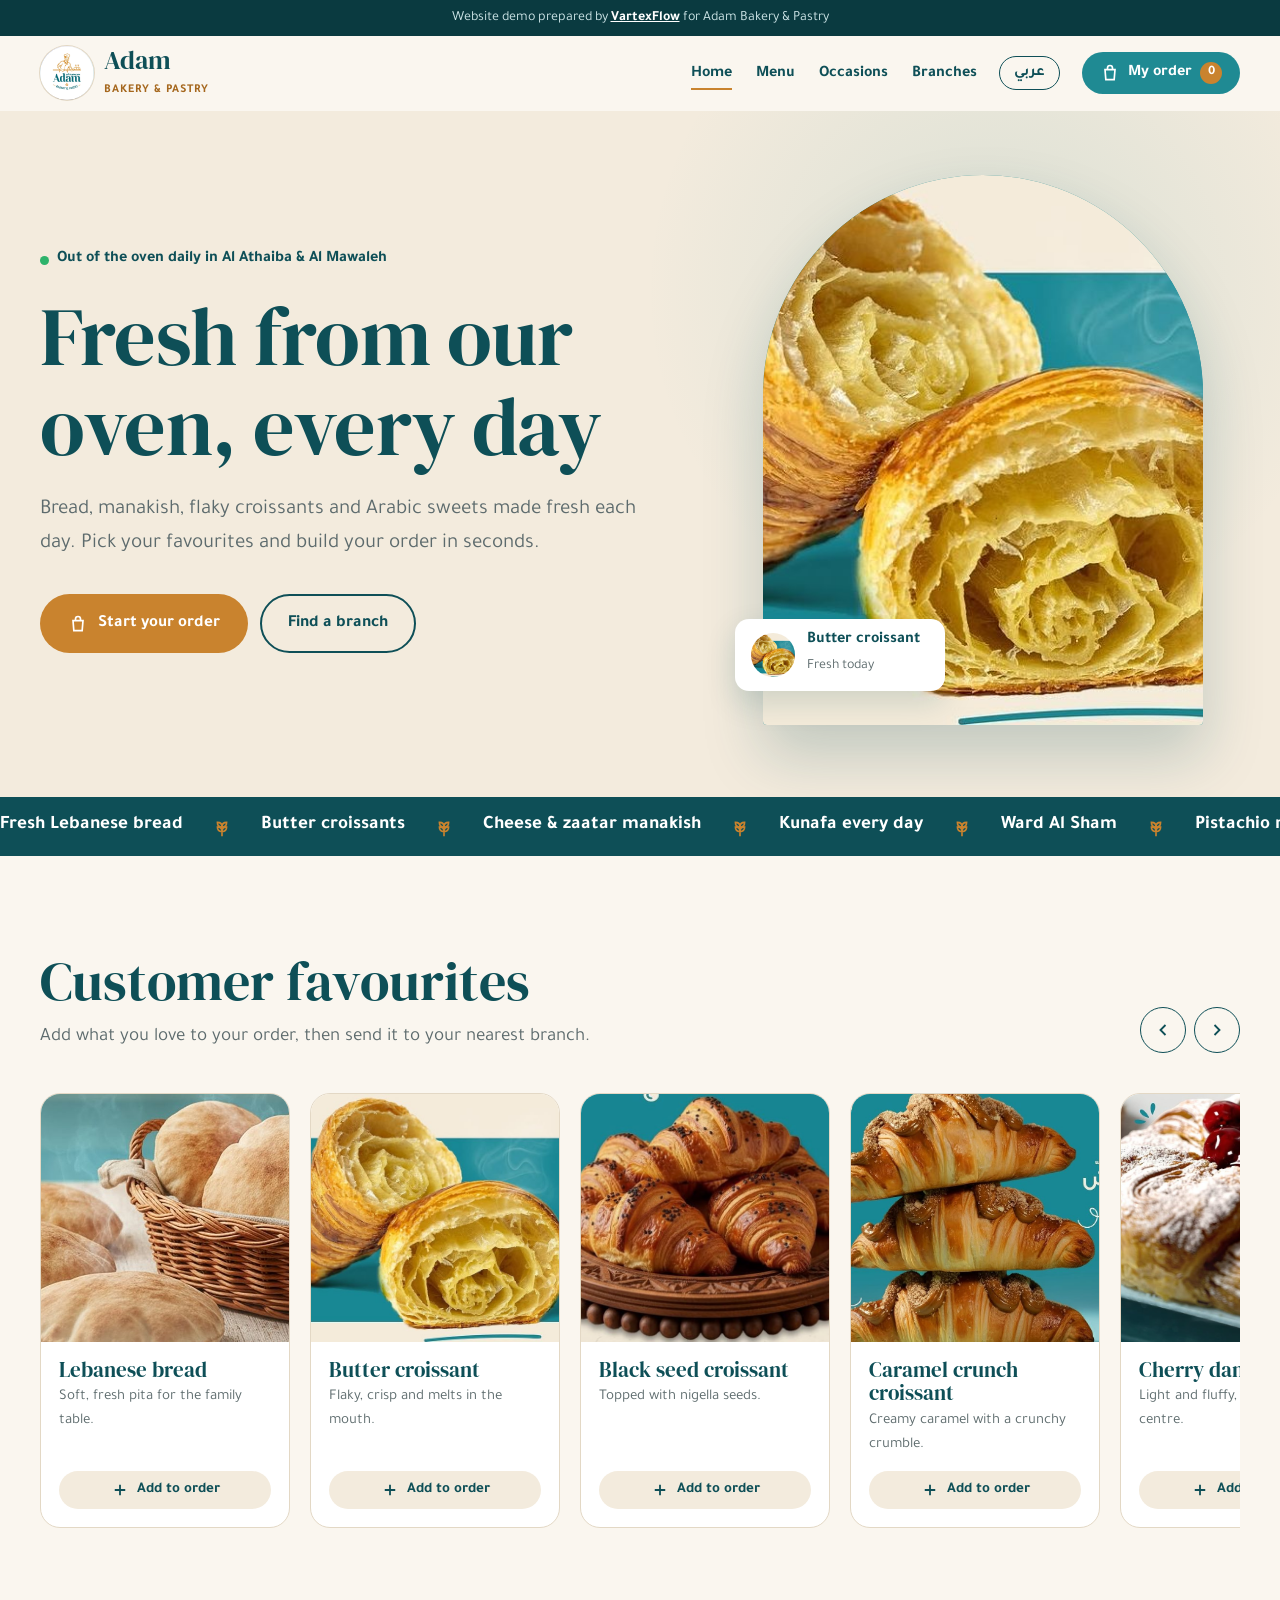
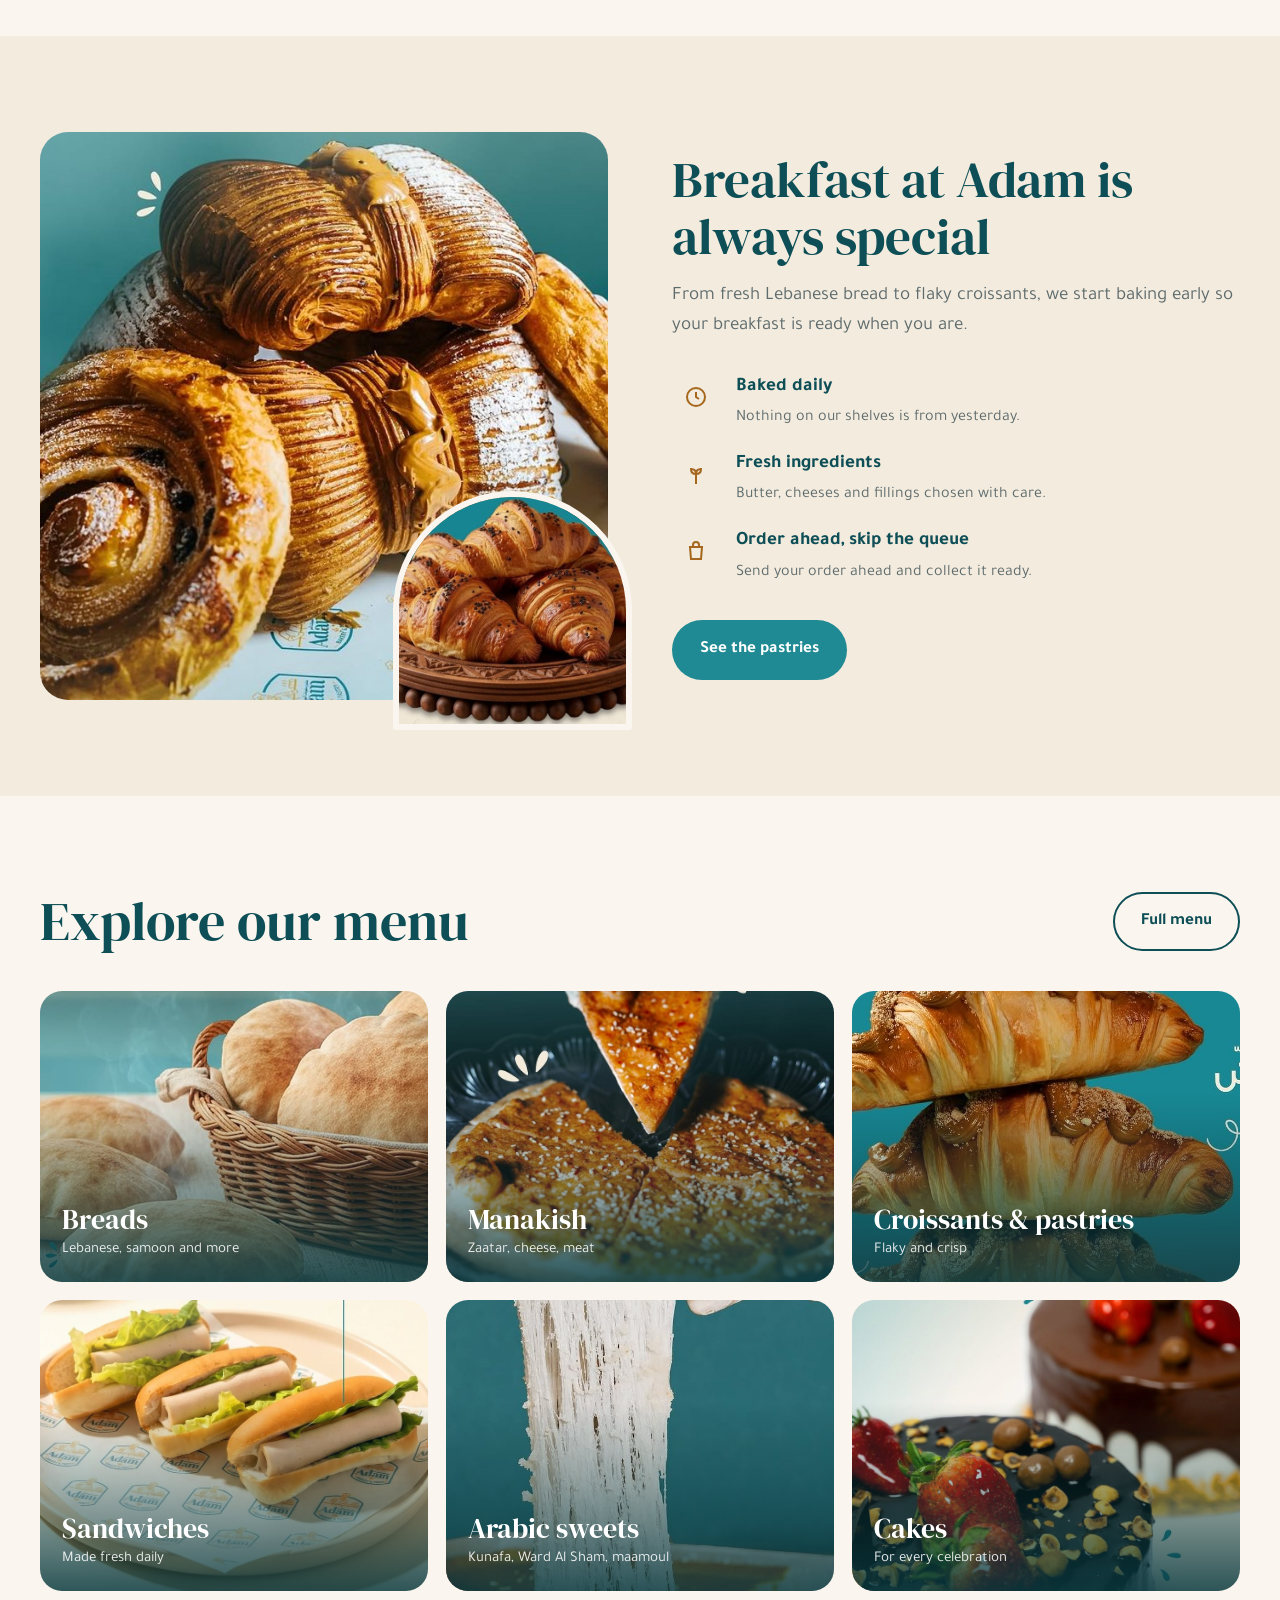
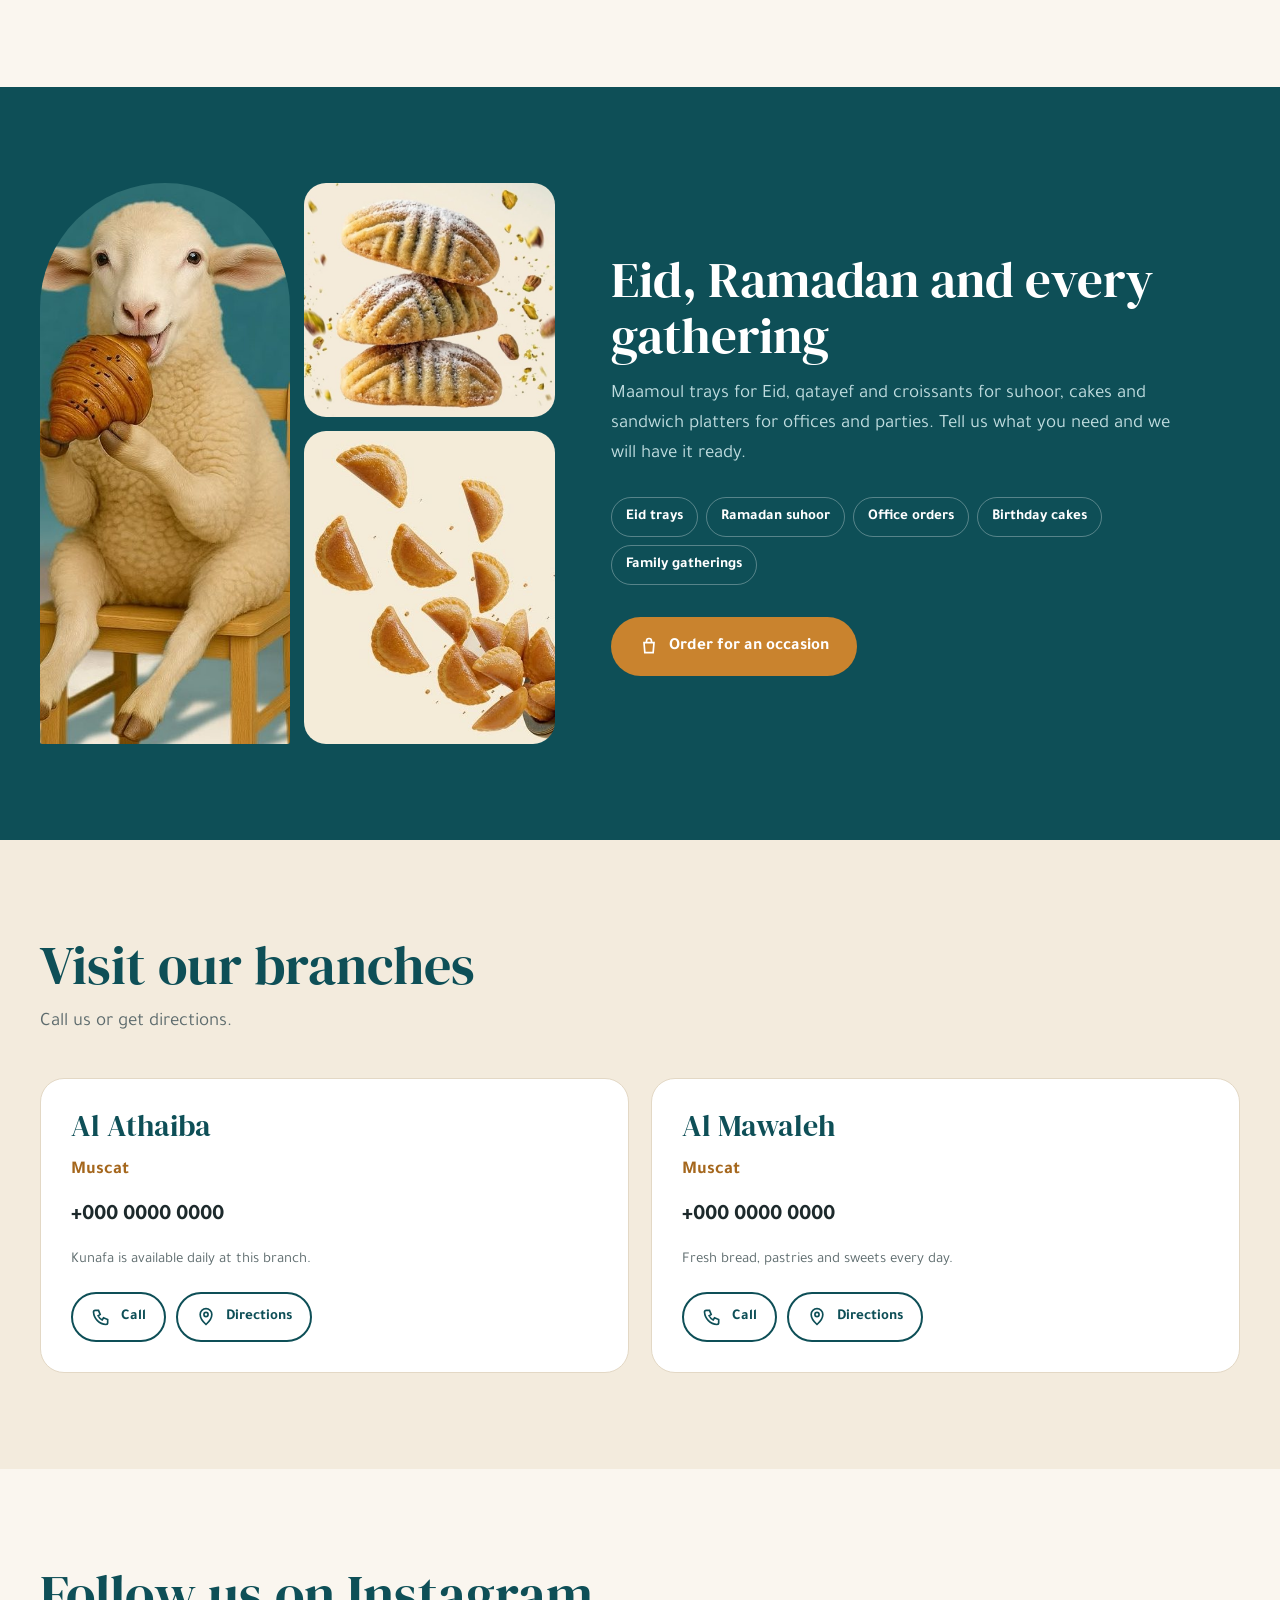
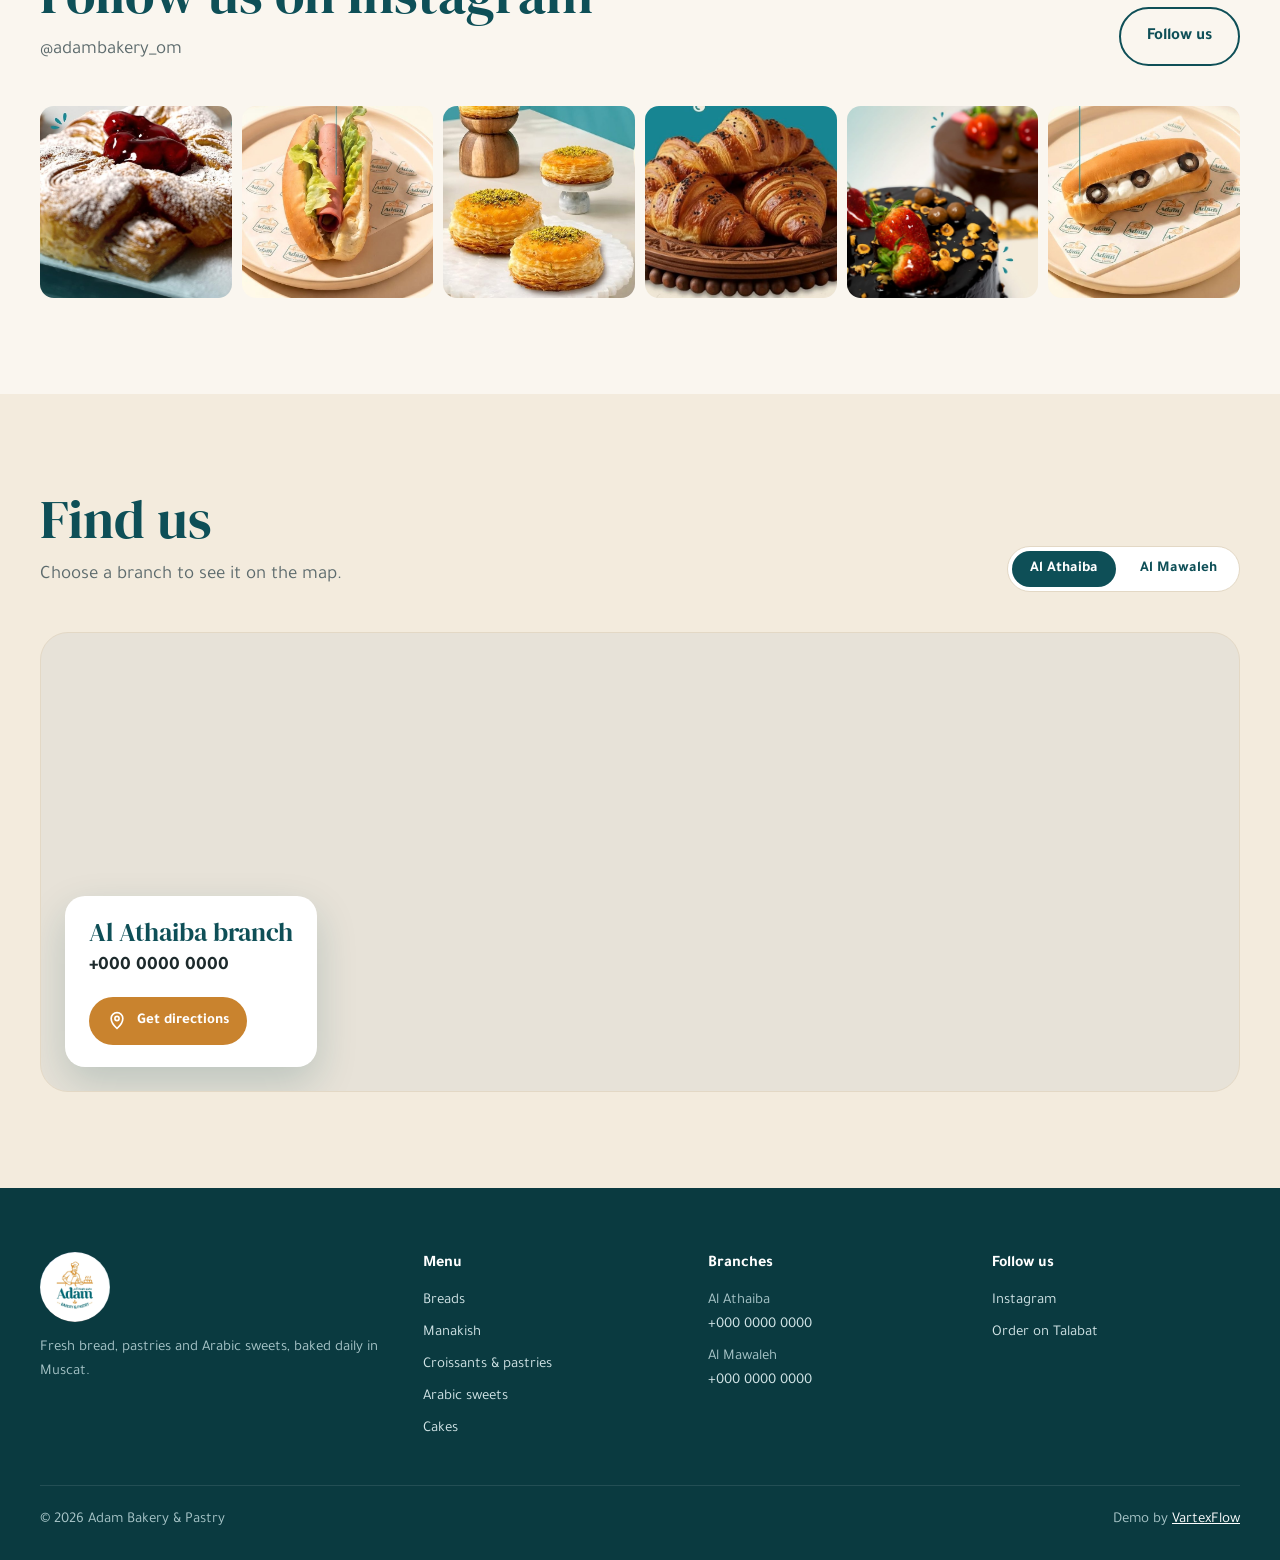
==== index.html @ 191bb61c "Portfolio concept website Co-Authored-By: Claude Opus 5.5 <noreply@anthropic.com>" ====
<!DOCTYPE html>
<html lang="en" dir="ltr">
<head>
<meta charset="utf-8">
<meta name="viewport" content="width=device-width, initial-scale=1, viewport-fit=cover">
<meta name="robots" content="noindex, nofollow">
<meta name="theme-color" content="#0E4F57">
<title>Adam Bakery &amp; Pastry | Fresh bread, pastries &amp; Arabic sweets in Muscat</title>
<meta name="description" content="Adam Bakery & Pastry in Al Athaiba and Al Mawaleh, Muscat: fresh bread, manakish, croissants, kunafa and cakes baked daily. Order online.">
<link rel="icon" href="assets/img/logo.jpg">
<link rel="preconnect" href="https://fonts.googleapis.com">
<link rel="preconnect" href="https://fonts.gstatic.com" crossorigin>
<link href="https://fonts.googleapis.com/css2?family=DM+Serif+Display&family=Tajawal:wght@400;500;700;800&display=swap" rel="stylesheet">
<link rel="stylesheet" href="assets/css/style.css">
</head>
<body data-title-ar="مخبز وحلويات آدم | خبز ومعجنات وحلويات طازجة في مسقط">
<div class="demo" data-ar="نموذج موقع من إعداد &lt;a href=&quot;https://www.vartexflow.com&quot; target=&quot;_blank&quot; rel=&quot;noopener&quot;&gt;VartexFlow&lt;/a&gt; لمخبز وحلويات آدم">Website demo prepared by <a href="https://www.vartexflow.com" target="_blank" rel="noopener">VartexFlow</a> for Adam Bakery &amp; Pastry</div>
<header class="site-header">
  <div class="wrap nav">
    <a class="brand" href="index.html" aria-label="Adam Bakery &amp; Pastry" data-ar-label="مخبز وحلويات آدم">
      <img src="assets/img/logo.jpg" alt="" width="54" height="54">
      <span><b data-ar="آدم">Adam</b><small data-ar="مخبز وحلويات">BAKERY &amp; PASTRY</small></span>
    </a>
    <ul class="links" id="site-links">
      <li><a href="index.html" aria-current="page" data-ar="الرئيسية">Home</a></li>
      <li><a href="menu.html" data-ar="القائمة">Menu</a></li>
      <li><a href="index.html#occasions" data-ar="المناسبات">Occasions</a></li>
      <li><a href="index.html#branches" data-ar="فروعنا">Branches</a></li>
    </ul>
    <button class="lang" type="button" aria-label="Switch to Arabic" data-ar-label="التبديل إلى الإنجليزية" data-ar="English">عربي</button>
    <button class="cart-btn" type="button" data-open-cart><svg viewBox="0 0 24 24" fill="none" stroke="currentColor" stroke-width="2" aria-hidden="true"><path d="M6 8h12l-1 12H7L6 8Z"/><path d="M9 8V6a3 3 0 0 1 6 0v2"/></svg><span class="label" data-ar="طلبي">My order</span><span class="count">0</span></button>
    <button class="menu-toggle" type="button" aria-expanded="false" aria-controls="site-links" aria-label="Menu" data-ar-label="القائمة">
      <svg viewBox="0 0 24 24" fill="none" stroke="currentColor" stroke-width="2.2" aria-hidden="true"><path d="M3 6h18M3 12h18M3 18h18"/></svg>
    </button>
  </div>
</header>
<main>
<section class="hero">
  <div class="wrap hero-grid">
    <div>
      <p class="kicker"><i aria-hidden="true"></i><span data-ar="من الفرن كل يوم في العذيبة والموالح">Out of the oven daily in Al Athaiba &amp; Al Mawaleh</span></p>
      <h1 data-ar="طازج من فرننا، كل يوم">Fresh from our oven, every day</h1>
      <p class="hero-lede" data-ar="خبز، مناقيش، كرواسان هش، وحلويات عربية تُحضّر يومياً. اختر ما تحب واطلبه في ثوانٍ.">Bread, manakish, flaky croissants and Arabic sweets made fresh each day. Pick your favourites and build your order in seconds.</p>
      <div class="hero-actions">
        <a class="btn btn-crust" href="menu.html"><svg viewBox="0 0 24 24" fill="none" stroke="currentColor" stroke-width="2" aria-hidden="true"><path d="M6 8h12l-1 12H7L6 8Z"/><path d="M9 8V6a3 3 0 0 1 6 0v2"/></svg><span data-ar="ابدأ طلبك">Start your order</span></a>
        <a class="btn btn-ghost" href="#branches" data-ar="أقرب فرع">Find a branch</a>
      </div>
    </div>
    <div class="arch">
      <div class="arch-frame">
        <img src="assets/img/croissant-cut.jpg" alt="" data-item="croissant">
        <img src="assets/img/kunafa.jpg" alt="" data-item="kunafa">
        <img src="assets/img/ward-alsham.jpg" alt="" data-item="ward-alsham">
        <img src="assets/img/croissant-caramel.jpg" alt="" data-item="croissant-caramel">
      </div>
      <div class="arch-label" aria-hidden="true">
        <img src="assets/img/croissant-cut.jpg" alt="">
        <div><b>Butter croissant</b><span data-ar="طازج اليوم">Fresh today</span></div>
      </div>
    </div>
  </div>
</section>

<div class="ticker" aria-hidden="true"><ul><li data-ar="خبز لبناني طازج">Fresh Lebanese bread</li><li data-ar="كرواسان بالزبدة">Butter croissants</li><li data-ar="مناقيش جبنة وزعتر">Cheese &amp; zaatar manakish</li><li data-ar="كنافة يومياً">Kunafa every day</li><li data-ar="ورد الشام">Ward Al Sham</li><li data-ar="معمول بالفستق">Pistachio maamoul</li><li data-ar="كيك المناسبات">Celebration cakes</li></ul></div>

<section class="section">
  <div class="wrap">
    <div class="head">
      <div>
        <h2 data-ar="المفضّلة لدى زبائننا">Customer favourites</h2>
        <p data-ar="أضف ما تحب إلى طلبك، ثم أرسله إلى الفرع الأقرب لك.">Add what you love to your order, then send it to your nearest branch.</p>
      </div>
      <div class="rail-nav">
        <button type="button" data-rail="prev" aria-label="Previous" data-ar-label="السابق"><svg viewBox="0 0 24 24" fill="none" stroke="currentColor" stroke-width="2.2" aria-hidden="true"><path d="M15 6l-6 6 6 6"/></svg></button>
        <button type="button" data-rail="next" aria-label="Next" data-ar-label="التالي"><svg viewBox="0 0 24 24" fill="none" stroke="currentColor" stroke-width="2.2" aria-hidden="true"><path d="M9 6l6 6-6 6"/></svg></button>
      </div>
    </div>
    <div class="rail" id="favs"></div>
  </div>
</section>

<section class="section cream">
  <div class="wrap feature">
    <div class="feature-img reveal">
      <img src="assets/img/pastries.jpg" alt="Assorted breakfast pastries" loading="lazy">
      <img class="small" src="assets/img/croissant-seeds.jpg" alt="" loading="lazy">
    </div>
    <div class="reveal">
      <h2 data-ar="فطورك عند آدم دايماً مميّز">Breakfast at Adam is always special</h2>
      <p data-ar="من الخبز اللبناني الطازج إلى الكرواسان الهش، نبدأ الخَبز مبكراً ليكون فطورك جاهزاً.">From fresh Lebanese bread to flaky croissants, we start baking early so your breakfast is ready when you are.</p>
      <ul class="points">
        <li><span class="ic"><svg viewBox="0 0 24 24" fill="none" stroke="currentColor" stroke-width="2" aria-hidden="true"><circle cx="12" cy="12" r="9"/><path d="M12 7v5l3 2"/></svg></span><div><b data-ar="مخبوز يومياً">Baked daily</b><span data-ar="لا شيء من الأمس على رفوفنا.">Nothing on our shelves is from yesterday.</span></div></li>
        <li><span class="ic"><svg viewBox="0 0 24 24" fill="none" stroke="currentColor" stroke-width="2" aria-hidden="true"><path d="M12 22V8M12 12c-3 0-5-2-5-5 3 0 5 2 5 5Zm0 0c3 0 5-2 5-5-3 0-5 2-5 5Z"/></svg></span><div><b data-ar="مكونات طازجة">Fresh ingredients</b><span data-ar="زبدة، أجبان وحشوات مختارة بعناية.">Butter, cheeses and fillings chosen with care.</span></div></li>
        <li><span class="ic"><svg viewBox="0 0 24 24" fill="none" stroke="currentColor" stroke-width="2" aria-hidden="true"><path d="M6 8h12l-1 12H7L6 8Z"/><path d="M9 8V6a3 3 0 0 1 6 0v2"/></svg></span><div><b data-ar="اطلب مسبقاً واستلم">Order ahead, skip the queue</b><span data-ar="أرسل طلبك مسبقاً واستلمه جاهزاً.">Send your order ahead and collect it ready.</span></div></li>
      </ul>
      <a class="btn btn-teal" href="menu.html#pastries" data-ar="تشكيلة المعجنات">See the pastries</a>
    </div>
  </div>
</section>

<section class="section">
  <div class="wrap">
    <div class="head"><div><h2 data-ar="تصفّح قائمتنا">Explore our menu</h2></div><a class="btn btn-ghost" href="menu.html" data-ar="القائمة كاملة">Full menu</a></div>
    <div class="cats">
      <a class="cat reveal" href="menu.html#breads"><img src="assets/img/bread.jpg" alt="" loading="lazy"><div class="t"><h3 data-ar="الخبز">Breads</h3><span data-ar="لبناني، صمون والمزيد">Lebanese, samoon and more</span></div></a>
      <a class="cat reveal" href="menu.html#manakish"><img src="assets/img/manakish.jpg" alt="" loading="lazy"><div class="t"><h3 data-ar="المناقيش">Manakish</h3><span data-ar="زعتر، جبنة، لحم">Zaatar, cheese, meat</span></div></a>
      <a class="cat reveal" href="menu.html#pastries"><img src="assets/img/croissant-caramel.jpg" alt="" loading="lazy"><div class="t"><h3 data-ar="الكرواسان والمعجنات">Croissants &amp; pastries</h3><span data-ar="هش ومقرمش">Flaky and crisp</span></div></a>
      <a class="cat reveal" href="menu.html#sandwiches"><img src="assets/img/sandwich-trio.jpg" alt="" loading="lazy"><div class="t"><h3 data-ar="الساندويتشات">Sandwiches</h3><span data-ar="طازجة يومياً">Made fresh daily</span></div></a>
      <a class="cat reveal" href="menu.html#sweets"><img src="assets/img/kunafa.jpg" alt="" loading="lazy"><div class="t"><h3 data-ar="الحلويات العربية">Arabic sweets</h3><span data-ar="كنافة، ورد الشام، معمول">Kunafa, Ward Al Sham, maamoul</span></div></a>
      <a class="cat reveal" href="menu.html#cakes"><img src="assets/img/cake.jpg" alt="" loading="lazy"><div class="t"><h3 data-ar="الكيك">Cakes</h3><span data-ar="لكل مناسبة">For every celebration</span></div></a>
    </div>
  </div>
</section>

<section class="section teal" id="occasions">
  <div class="wrap season">
    <div class="season-art reveal">
      <img src="assets/img/eid.jpg" alt="Adam Bakery Eid greeting" loading="lazy">
      <img src="assets/img/maamoul.jpg" alt="" loading="lazy">
      <img src="assets/img/qatayef.jpg" alt="" loading="lazy">
    </div>
    <div class="reveal">
      <h2 data-ar="العيد ورمضان والمناسبات">Eid, Ramadan and every gathering</h2>
      <p data-ar="صواني معمول للعيد، قطايف وكرواسان للسحور، وكيك وساندويتشات للمكاتب والحفلات. أخبرنا بما تحتاجه ونجهّزه لك.">Maamoul trays for Eid, qatayef and croissants for suhoor, cakes and sandwich platters for offices and parties. Tell us what you need and we will have it ready.</p>
      <ul class="chips">
        <li data-ar="صواني العيد">Eid trays</li><li data-ar="سحور رمضان">Ramadan suhoor</li><li data-ar="طلبات المكاتب">Office orders</li><li data-ar="كيك أعياد الميلاد">Birthday cakes</li><li data-ar="التجمعات العائلية">Family gatherings</li>
      </ul>
      <a class="btn btn-crust" href="#branches"><svg viewBox="0 0 24 24" fill="none" stroke="currentColor" stroke-width="2" aria-hidden="true"><path d="M6 8h12l-1 12H7L6 8Z"/><path d="M9 8V6a3 3 0 0 1 6 0v2"/></svg><span data-ar="اطلب لمناسبتك">Order for an occasion</span></a>
    </div>
  </div>
</section>

<section class="section cream" id="branches">
  <div class="wrap">
    <div class="head"><div><h2 data-ar="فروعنا">Visit our branches</h2><p data-ar="اتصل بنا أو احصل على الاتجاهات.">Call us or get directions.</p></div></div>
    <div class="branches">
      <div class="branch reveal">
        <h3 data-ar="العذيبة">Al Athaiba</h3>
        <span class="ar" data-ar="مسقط">Muscat</span>
        <a class="phone" href="tel:+00000000000">+000 0000 0000</a>
        <p class="note" data-ar="الكنافة متوفرة يومياً في هذا الفرع.">Kunafa is available daily at this branch.</p>
        <div class="acts">
          <a class="btn btn-ghost" href="tel:+00000000000"><svg viewBox="0 0 24 24" fill="none" stroke="currentColor" stroke-width="2" aria-hidden="true"><path d="M5 4h4l2 5-2.5 1.5a11 11 0 0 0 5 5L15 13l5 2v4a2 2 0 0 1-2 2A16 16 0 0 1 3 6a2 2 0 0 1 2-2"/></svg><span data-ar="اتصال">Call</span></a>
          <a class="btn btn-ghost" href="https://www.google.com/maps/search/?api=1&amp;query=Adam+Bakery+Al+Athaiba+Muscat" target="_blank" rel="noopener"><svg viewBox="0 0 24 24" fill="none" stroke="currentColor" stroke-width="2" aria-hidden="true"><path d="M12 21s7-6.2 7-12a7 7 0 0 0-14 0c0 5.8 7 12 7 12Z"/><circle cx="12" cy="9" r="2.5"/></svg><span data-ar="الاتجاهات">Directions</span></a>
        </div>
      </div>
      <div class="branch reveal">
        <h3 data-ar="الموالح">Al Mawaleh</h3>
        <span class="ar" data-ar="مسقط">Muscat</span>
        <a class="phone" href="tel:+00000000000">+000 0000 0000</a>
        <p class="note" data-ar="خبز ومعجنات وحلويات طازجة كل يوم.">Fresh bread, pastries and sweets every day.</p>
        <div class="acts">
          <a class="btn btn-ghost" href="tel:+00000000000"><svg viewBox="0 0 24 24" fill="none" stroke="currentColor" stroke-width="2" aria-hidden="true"><path d="M5 4h4l2 5-2.5 1.5a11 11 0 0 0 5 5L15 13l5 2v4a2 2 0 0 1-2 2A16 16 0 0 1 3 6a2 2 0 0 1 2-2"/></svg><span data-ar="اتصال">Call</span></a>
          <a class="btn btn-ghost" href="https://www.google.com/maps/search/?api=1&amp;query=Adam+Bakery+Al+Mawaleh+Muscat" target="_blank" rel="noopener"><svg viewBox="0 0 24 24" fill="none" stroke="currentColor" stroke-width="2" aria-hidden="true"><path d="M12 21s7-6.2 7-12a7 7 0 0 0-14 0c0 5.8 7 12 7 12Z"/><circle cx="12" cy="9" r="2.5"/></svg><span data-ar="الاتجاهات">Directions</span></a>
        </div>
      </div>
    </div>
  </div>
</section>

<section class="section">
  <div class="wrap">
    <div class="head"><div><h2 data-ar="تابعونا على إنستغرام">Follow us on Instagram</h2><p>@adambakery_om</p></div><a class="btn btn-ghost" href="https://www.instagram.com/adambakery_om" target="_blank" rel="noopener" data-ar="تابعنا">Follow us</a></div>
    <div class="insta">
      <a href="https://www.instagram.com/adambakery_om" target="_blank" rel="noopener" aria-label="Instagram"><img src="assets/img/danish.jpg" alt="" loading="lazy"></a>
      <a href="https://www.instagram.com/adambakery_om" target="_blank" rel="noopener" aria-label="Instagram"><img src="assets/img/sandwich-turkey.jpg" alt="" loading="lazy"></a>
      <a href="https://www.instagram.com/adambakery_om" target="_blank" rel="noopener" aria-label="Instagram"><img src="assets/img/ward-alsham.jpg" alt="" loading="lazy"></a>
      <a href="https://www.instagram.com/adambakery_om" target="_blank" rel="noopener" aria-label="Instagram"><img src="assets/img/croissant-seeds.jpg" alt="" loading="lazy"></a>
      <a href="https://www.instagram.com/adambakery_om" target="_blank" rel="noopener" aria-label="Instagram"><img src="assets/img/cake.jpg" alt="" loading="lazy"></a>
      <a href="https://www.instagram.com/adambakery_om" target="_blank" rel="noopener" aria-label="Instagram"><img src="assets/img/sandwich-cheese.jpg" alt="" loading="lazy"></a>
    </div>
  </div>
</section>
<section class="section cream" id="location">
  <div class="wrap">
    <div class="head">
      <div>
        <h2 data-ar="موقعنا">Find us</h2>
        <p data-ar="اختر الفرع لعرضه على الخريطة.">Choose a branch to see it on the map.</p>
      </div>
      <div class="map-tabs" role="tablist" aria-label="Branches" data-ar-label="الفروع">
        <button type="button" role="tab" aria-selected="true" data-map="athaiba" data-ar="العذيبة">Al Athaiba</button>
        <button type="button" role="tab" aria-selected="false" data-map="mawaleh" data-ar="الموالح">Al Mawaleh</button>
      </div>
    </div>
    <div class="map-box">
      <iframe id="map-frame" title="Adam Bakery Al Athaiba on Google Maps" loading="lazy" referrerpolicy="no-referrer-when-downgrade"
        src="https://maps.google.com/maps?q=Adam+Bakery+Al+Athaiba+Muscat+Oman&amp;z=15&amp;output=embed" allowfullscreen></iframe>
      <div class="map-card">
        <h3 id="map-name" data-ar="فرع العذيبة">Al Athaiba branch</h3>
        <a class="phone ltr" id="map-phone" href="tel:+00000000000">+000 0000 0000</a>
        <div class="acts">
          <a class="btn btn-crust" id="map-dir" href="https://www.google.com/maps/search/?api=1&amp;query=Adam+Bakery+Al+Athaiba+Muscat" target="_blank" rel="noopener"><svg viewBox="0 0 24 24" fill="none" stroke="currentColor" stroke-width="2" aria-hidden="true"><path d="M12 21s7-6.2 7-12a7 7 0 0 0-14 0c0 5.8 7 12 7 12Z"/><circle cx="12" cy="9" r="2.5"/></svg><span data-ar="الاتجاهات">Get directions</span></a>
        </div>
      </div>
    </div>
  </div>
</section>
</main>
<div class="scrim"></div>
<aside class="drawer" aria-hidden="true" inert aria-labelledby="drawer-title" role="dialog" aria-modal="true">
  <header>
    <h2 id="drawer-title" data-ar="طلبي">My order</h2>
    <button class="x" type="button" aria-label="Close" data-ar-label="إغلاق"><svg viewBox="0 0 24 24" fill="none" stroke="currentColor" stroke-width="2.2" aria-hidden="true"><path d="M6 6l12 12M18 6 6 18"/></svg></button>
  </header>
  <div class="items"></div>
  <form class="checkout" id="order-form" novalidate>
    <label for="branch" data-ar="الفرع">Branch</label>
    <select id="branch"></select>
    <label data-ar="طريقة الاستلام">How would you like it?</label>
    <div class="seg">
      <label><input type="radio" name="mode" value="pickup" checked><span data-ar="استلام من الفرع">Pickup</span></label>
      <label><input type="radio" name="mode" value="delivery"><span data-ar="توصيل">Delivery</span></label>
    </div>
    <label for="cust-name" data-ar="الاسم">Your name</label>
    <input id="cust-name" autocomplete="name" required>
    <label for="notes" data-ar="ملاحظات (اختياري)">Notes (optional)</label>
    <textarea id="notes" placeholder="Pickup time, delivery area, cake message…" data-ar-placeholder="وقت الاستلام، منطقة التوصيل، عبارة الكيك…"></textarea>
    <button class="btn btn-teal" type="submit"><svg viewBox="0 0 24 24" fill="none" stroke="currentColor" stroke-width="2" aria-hidden="true"><path d="M6 8h12l-1 12H7L6 8Z"/><path d="M9 8V6a3 3 0 0 1 6 0v2"/></svg><span data-ar="أرسل الطلب (تجريبي)">Place order (demo)</span></button>
    <p class="hint" data-ar="هذا موقع تجريبي، لن يتم إرسال الطلب.">Portfolio demo: orders are not sent anywhere.</p>
  </form>
</aside>
<div class="toast" role="status" aria-live="polite"></div>
<button class="fab" type="button" data-open-cart><svg viewBox="0 0 24 24" fill="none" stroke="currentColor" stroke-width="2" aria-hidden="true"><path d="M6 8h12l-1 12H7L6 8Z"/><path d="M9 8V6a3 3 0 0 1 6 0v2"/></svg><span data-ar="عرض الطلب">View order</span><span class="count">0</span></button>
<footer class="site-footer">
  <div class="wrap">
    <div class="fgrid">
      <div class="fbrand">
        <img src="assets/img/logo.jpg" alt="Adam Bakery &amp; Pastry logo" width="70" height="70">
        <p data-ar="خبز ومعجنات وحلويات عربية طازجة، تُخبز يومياً في مسقط.">Fresh bread, pastries and Arabic sweets, baked daily in Muscat.</p>
      </div>
      <div>
        <h4 data-ar="القائمة">Menu</h4>
        <ul>
          <li><a href="menu.html#breads" data-ar="الخبز">Breads</a></li>
          <li><a href="menu.html#manakish" data-ar="المناقيش">Manakish</a></li>
          <li><a href="menu.html#pastries" data-ar="الكرواسان والمعجنات">Croissants &amp; pastries</a></li>
          <li><a href="menu.html#sweets" data-ar="الحلويات العربية">Arabic sweets</a></li>
          <li><a href="menu.html#cakes" data-ar="الكيك">Cakes</a></li>
        </ul>
      </div>
      <div>
        <h4 data-ar="فروعنا">Branches</h4>
        <ul>
          <li><span data-ar="العذيبة">Al Athaiba</span><br><a class="ltr" href="tel:+00000000000">+000 0000 0000</a></li>
          <li><span data-ar="الموالح">Al Mawaleh</span><br><a class="ltr" href="tel:+00000000000">+000 0000 0000</a></li>
        </ul>
      </div>
      <div>
        <h4 data-ar="تابعونا">Follow us</h4>
        <ul>
          <li><a href="https://www.instagram.com/adambakery_om" target="_blank" rel="noopener">Instagram</a></li>
          <li><a href="https://www.talabat.com/oman/adam-bakery-pastry" target="_blank" rel="noopener" data-ar="اطلب عبر طلبات">Order on Talabat</a></li>
        </ul>
      </div>
    </div>
    <div class="fbottom">
      <span>&copy; <span data-year>2026</span> <span data-ar="مخبز وحلويات آدم">Adam Bakery &amp; Pastry</span></span>
      <span><span data-ar="نموذج من">Demo by</span> <a href="https://www.vartexflow.com" target="_blank" rel="noopener">VartexFlow</a></span>
    </div>
  </div>
</footer>
<script src="assets/js/data.js"></script>
<script src="assets/js/app.js"></script>
</body>
</html>
---- assets/css/style.css ----
:root{
  --teal:#1F8A93;
  --teal-deep:#0E4F57;
  --teal-ink:#0A3A40;
  --cream:#F3EBDD;
  --cream-2:#FAF6EF;
  --crust:#C9832E;
  --crust-dark:#A5671D;
  --ink:#1D2A2C;
  --muted:#5D6B6D;
  --line:#E3D8C5;
  --white:#fff;
  --display:"DM Serif Display", Georgia, serif;
  --body:"Tajawal", "Segoe UI", Tahoma, sans-serif;
  --arch:999px 999px 18px 18px;
  --header-h:74px;
}
*{box-sizing:border-box}
html{scroll-behavior:smooth;scroll-padding-top:calc(var(--header-h) + 70px)}
body{margin:0;font-family:var(--body);font-size:18px;line-height:1.6;color:var(--ink);background:var(--cream-2);padding-bottom:env(safe-area-inset-bottom,0px)}
img{max-width:100%;display:block}
a{color:inherit}
button{font-family:inherit}
:focus-visible{outline:3px solid var(--crust);outline-offset:3px}
h1,h2,h3{margin:0;line-height:1.1;font-weight:400;font-family:var(--display)}
[dir="rtl"] h1,[dir="rtl"] h2,[dir="rtl"] h3{font-family:var(--body);font-weight:800;line-height:1.3}
p{margin:0}
.wrap{width:min(1200px,100% - 40px);margin-inline:auto}
.sr{position:absolute;width:1px;height:1px;overflow:hidden;clip:rect(0 0 0 0);white-space:nowrap}

/* demo bar */
.demo{background:var(--teal-ink);color:#cfe6e8;font-size:14px;text-align:center;padding:7px 16px;padding-top:calc(7px + env(safe-area-inset-top,0px))}
.demo a{color:#fff;font-weight:700}

/* header */
.site-header{position:sticky;top:0;z-index:40;background:rgba(250,246,239,.96);backdrop-filter:blur(8px);border-bottom:1px solid transparent;transition:border-color .2s,box-shadow .2s}
.site-header.scrolled{border-color:var(--line);box-shadow:0 8px 24px rgba(14,79,87,.07)}
.nav{display:flex;align-items:center;gap:22px;height:var(--header-h)}
.brand{display:flex;align-items:center;gap:10px;text-decoration:none;margin-inline-end:auto}
.brand img{width:54px;height:54px;border-radius:50%;box-shadow:0 0 0 1px var(--line)}
.brand b{font-family:var(--display);font-weight:400;font-size:26px;color:var(--teal-deep);line-height:1}
.brand small{display:block;font-size:12px;letter-spacing:.08em;color:var(--crust-dark);font-weight:700}
[dir="rtl"] .brand b{font-family:var(--body);font-weight:800;font-size:22px}
.links{display:flex;gap:24px;list-style:none;margin:0;padding:0}
.links a{text-decoration:none;font-weight:700;font-size:16px;color:var(--teal-deep);padding:6px 0;border-bottom:2px solid transparent}
.links a:hover{color:var(--crust-dark)}
.links a[aria-current="page"]{border-color:var(--crust)}
.lang{border:1.5px solid var(--teal-deep);background:transparent;color:var(--teal-deep);font-weight:700;font-size:15px;border-radius:40px;padding:7px 14px;cursor:pointer}
.lang:hover{background:var(--teal-deep);color:#fff}
.cart-btn{position:relative;display:inline-flex;align-items:center;gap:8px;background:var(--teal);color:#fff;border:0;border-radius:40px;padding:10px 18px;font-weight:700;font-size:16px;cursor:pointer}
.cart-btn:hover{background:var(--teal-deep)}
.cart-btn svg{width:20px;height:20px}
.count{min-width:22px;height:22px;border-radius:11px;background:var(--crust);color:#fff;font-size:13px;display:inline-grid;place-items:center;padding:0 6px}
.count.bump{animation:bump .35s}
@keyframes bump{50%{transform:scale(1.35)}}
.menu-toggle{display:none;background:none;border:0;width:44px;height:44px;padding:10px;color:var(--teal-deep);cursor:pointer}
.menu-toggle svg{width:24px;height:24px}
@media (max-width:980px){
  .menu-toggle{display:block}
  .links{position:absolute;top:100%;inset-inline:0;flex-direction:column;gap:0;background:var(--cream-2);padding:6px 20px 18px;border-bottom:1px solid var(--line);box-shadow:0 20px 30px rgba(14,79,87,.1);opacity:0;visibility:hidden;transform:translateY(-6px);transition:opacity .18s,transform .18s,visibility .18s}
  .links.open{opacity:1;visibility:visible;transform:none}
  .links a{display:block;padding:14px 0;border-bottom:1px solid var(--line);font-size:18px}
  .links a[aria-current="page"]{border-bottom-color:var(--line);color:var(--crust-dark)}
  .cart-btn .label{display:none}
  .cart-btn{padding:10px 14px}
}
@media (max-width:420px){.brand small{display:none}.brand img{width:46px;height:46px}.nav{gap:10px}.lang{padding:6px 10px}}

/* buttons */
.btn{display:inline-flex;align-items:center;justify-content:center;gap:10px;white-space:nowrap;text-decoration:none;font-weight:700;font-size:17px;padding:14px 26px;border-radius:40px;border:2px solid transparent;cursor:pointer;transition:background .15s,color .15s,border-color .15s}
.btn svg{width:20px;height:20px;flex:none}
.btn-crust{background:var(--crust);color:#fff}
.btn-crust:hover{background:var(--crust-dark)}
.btn-teal{background:var(--teal);color:#fff}
.btn-teal:hover{background:var(--teal-deep)}
.btn-ghost{border-color:var(--teal-deep);color:var(--teal-deep)}
.btn-ghost:hover{background:var(--teal-deep);color:#fff}
.btn-light{border-color:rgba(255,255,255,.7);color:#fff}
.btn-light:hover{background:#fff;color:var(--teal-deep)}

/* hero */
.hero{background:var(--cream);overflow:hidden;position:relative}
.hero::before{content:"";position:absolute;inset-inline-end:-8%;top:-30%;width:60%;aspect-ratio:1;border-radius:50%;background:radial-gradient(circle,rgba(31,138,147,.12),transparent 65%)}
.hero-grid{position:relative;display:grid;grid-template-columns:1.1fr .9fr;gap:56px;align-items:center;padding:64px 0 72px}
.hero .kicker{display:inline-flex;align-items:center;gap:8px;color:var(--teal-deep);font-weight:700;font-size:16px;margin-bottom:18px}
.hero .kicker i{width:9px;height:9px;border-radius:50%;background:#2DB36B;box-shadow:0 0 0 0 rgba(45,179,107,.5);animation:pulse 2s infinite}
@keyframes pulse{70%{box-shadow:0 0 0 10px rgba(45,179,107,0)}100%{box-shadow:0 0 0 0 rgba(45,179,107,0)}}
.hero h1{font-size:clamp(46px,6.4vw,86px);color:var(--teal-deep);letter-spacing:-.01em;text-wrap:balance}
[dir="rtl"] .hero h1{font-size:clamp(40px,5.6vw,72px)}
.hero-lede{font-size:21px;color:var(--muted);max-width:30em;margin:22px 0 34px}
.hero-actions{display:flex;flex-wrap:wrap;gap:12px}
.arch{position:relative;justify-self:center;width:min(440px,100%)}
.arch-frame{position:relative;aspect-ratio:4/5;border-radius:var(--arch);overflow:hidden;background:var(--teal);box-shadow:0 30px 60px rgba(14,79,87,.22)}
.arch-frame img{position:absolute;inset:0;width:100%;height:100%;object-fit:cover;opacity:0;transform:scale(1.06);transition:opacity 1.1s ease,transform 6s ease}
.arch-frame img.active{opacity:1;transform:scale(1)}
.arch::after{content:"";position:absolute;inset:-14px;border:2px solid var(--crust);border-radius:var(--arch);z-index:-1;opacity:.5}
.arch-label{position:absolute;inset-inline-start:-28px;bottom:34px;background:#fff;border-radius:14px;padding:12px 16px;box-shadow:0 12px 30px rgba(14,79,87,.16);display:flex;gap:12px;align-items:center;min-width:210px}
.arch-label img{width:44px;height:44px;border-radius:50%;object-fit:cover}
.arch-label b{display:block;color:var(--teal-deep);font-size:16px;line-height:1.2}
.arch-label span{font-size:14px;color:var(--muted)}
@media (max-width:880px){
  .hero-grid{grid-template-columns:1fr;gap:44px;padding:44px 0 56px}
  .arch{width:min(360px,86%)}
  .arch-label{inset-inline-start:-12px}
}

/* ticker */
.ticker{background:var(--teal-deep);color:#fff;overflow:hidden;padding:14px 0}
.ticker ul{display:flex;width:max-content;list-style:none;margin:0;padding:0;animation:tick 45s linear infinite}
[dir="rtl"] .ticker ul{animation-name:tick-rtl}
.ticker li{display:flex;align-items:center;gap:28px;padding-inline-end:28px;font-size:19px;font-weight:700;white-space:nowrap}
.ticker li::after{content:"";width:22px;height:22px;background:url("data:image/svg+xml,%3Csvg xmlns='http://www.w3.org/2000/svg' viewBox='0 0 24 24' fill='none' stroke='%23C9832E' stroke-width='1.8'%3E%3Cpath d='M12 22V8M12 12c-3 0-5-2-5-5 3 0 5 2 5 5Zm0 0c3 0 5-2 5-5-3 0-5 2-5 5Zm0 5c-3 0-5-2-5-5 3 0 5 2 5 5Zm0 0c3 0 5-2 5-5-3 0-5 2-5 5Z'/%3E%3C/svg%3E") center/contain no-repeat}
@keyframes tick{to{transform:translateX(-50%)}}
@keyframes tick-rtl{to{transform:translateX(50%)}}

/* sections */
.section{padding:96px 0}
.section.cream{background:var(--cream)}
.section.teal{background:var(--teal-deep);color:#fff}
.head{display:flex;justify-content:space-between;align-items:flex-end;gap:24px;flex-wrap:wrap;margin-bottom:40px}
.head > div{max-width:38em}
.head h2{font-size:clamp(34px,4.2vw,54px);color:var(--teal-deep);text-wrap:balance}
.teal .head h2{color:#fff}
.head p{margin-top:12px;color:var(--muted);font-size:19px}
.teal .head p{color:#bfdcdf}
@media (max-width:760px){.section{padding:68px 0}}

/* product cards */
.rail-wrap{position:relative}
.rail{display:grid;grid-auto-flow:column;grid-auto-columns:minmax(250px,1fr);gap:20px;overflow-x:auto;scroll-snap-type:x mandatory;padding-bottom:12px;scrollbar-width:thin}
.rail > *{scroll-snap-align:start}
.rail-nav{display:flex;gap:8px}
.rail-nav button{width:46px;height:46px;border-radius:50%;border:1.5px solid var(--teal-deep);background:transparent;color:var(--teal-deep);cursor:pointer;display:grid;place-items:center}
.rail-nav button:hover{background:var(--teal-deep);color:#fff}
.rail-nav svg{width:20px;height:20px}
[dir="rtl"] .rail-nav svg{transform:scaleX(-1)}
.card{background:#fff;border-radius:20px;overflow:hidden;display:flex;flex-direction:column;border:1px solid var(--line)}
.card .ph{position:relative;aspect-ratio:1;overflow:hidden;background:var(--cream)}
.card .ph img{width:100%;height:100%;object-fit:cover;transition:transform .5s}
.card:hover .ph img{transform:scale(1.05)}
.card .ph.none{display:grid;place-items:center;background:var(--teal);color:#fff}
.card .ph.none .letter{font-family:var(--display);font-size:64px;opacity:.9}
[dir="rtl"] .card .ph.none .letter{font-family:var(--body);font-weight:800}
.card .ph.none::before{content:"";position:absolute;inset:18% 22% 0;border:2px solid rgba(255,255,255,.35);border-bottom:0;border-radius:999px 999px 0 0}
.tag{position:absolute;top:12px;inset-inline-start:12px;background:var(--crust);color:#fff;font-size:13px;font-weight:700;padding:4px 10px;border-radius:20px}
.card .body{padding:16px 18px 18px;display:flex;flex-direction:column;flex:1}
.card h3{font-size:21px;color:var(--teal-deep);margin-bottom:4px}
[dir="rtl"] .card h3{font-size:19px}
.card p{font-size:15px;color:var(--muted);flex:1}
.add{margin-top:14px;display:flex;align-items:center;justify-content:space-between;gap:10px}
.add-btn{flex:1;display:inline-flex;align-items:center;justify-content:center;gap:8px;border:0;border-radius:40px;background:var(--cream);color:var(--teal-deep);font-weight:700;font-size:15px;padding:10px 14px;cursor:pointer;transition:background .15s,color .15s}
.add-btn:hover{background:var(--teal);color:#fff}
.add-btn.added{background:var(--teal);color:#fff}
.qty{display:flex;align-items:center;gap:6px;background:var(--cream);border-radius:40px;padding:4px}
.qty button{width:32px;height:32px;border-radius:50%;border:0;background:#fff;color:var(--teal-deep);font-size:18px;font-weight:700;cursor:pointer;line-height:1}
.qty button:hover{background:var(--teal);color:#fff}
.qty output{min-width:22px;text-align:center;font-weight:700}

/* breakfast feature */
.feature{display:grid;grid-template-columns:1fr 1fr;gap:64px;align-items:center}
.feature-img{position:relative}
.feature-img img{width:100%;aspect-ratio:1;object-fit:cover;border-radius:28px}
.feature-img .small{position:absolute;width:42%;aspect-ratio:1;inset-inline-end:-24px;bottom:-30px;border-radius:var(--arch);border:6px solid var(--cream-2);object-fit:cover}
.feature h2{font-size:clamp(34px,4vw,52px);color:var(--teal-deep);margin-bottom:18px}
.feature > div > p{color:var(--muted);font-size:19px;max-width:32em}
.points{list-style:none;margin:30px 0 34px;padding:0;display:grid;gap:18px}
.points li{display:flex;gap:16px;align-items:flex-start}
.points .ic{flex:none;width:48px;height:48px;border-radius:50%;background:var(--cream);display:grid;place-items:center;color:var(--crust-dark)}
.points svg{width:24px;height:24px}
.points b{display:block;color:var(--teal-deep);font-size:19px}
.points span{color:var(--muted);font-size:16px}
@media (max-width:880px){.feature{grid-template-columns:1fr;gap:56px}.feature-img .small{inset-inline-end:8px}}

/* categories */
.cats{display:grid;grid-template-columns:repeat(3,1fr);gap:18px}
.cat{position:relative;display:block;border-radius:22px;overflow:hidden;aspect-ratio:4/3;text-decoration:none;color:#fff;isolation:isolate}
.cat img{position:absolute;inset:0;width:100%;height:100%;object-fit:cover;z-index:-2;transition:transform .6s}
.cat::before{content:"";position:absolute;inset:0;z-index:-1;background:linear-gradient(180deg,transparent 35%,rgba(10,58,64,.85))}
.cat:hover img{transform:scale(1.06)}
.cat .t{position:absolute;inset-inline:22px;bottom:18px}
.cat h3{font-size:28px}
[dir="rtl"] .cat h3{font-size:24px}
.cat span{font-size:15px;opacity:.9}
@media (max-width:880px){.cats{grid-template-columns:1fr 1fr}}
@media (max-width:520px){.cats{grid-template-columns:1fr}.cat{aspect-ratio:16/10}}

/* seasonal */
.season{display:grid;grid-template-columns:.9fr 1.1fr;gap:56px;align-items:center}
.season-art{display:grid;grid-template-columns:1fr 1fr;gap:14px}
.season-art img{width:100%;height:100%;object-fit:cover;border-radius:22px}
.season-art img:first-child{grid-row:span 2;border-radius:var(--arch)}
.season h2{font-size:clamp(34px,4vw,52px);margin-bottom:16px}
.season p{color:#bfdcdf;font-size:19px;max-width:30em}
.season .chips{display:flex;flex-wrap:wrap;gap:8px;list-style:none;margin:26px 0 32px;padding:0}
.season .chips li{border:1px solid rgba(255,255,255,.3);border-radius:30px;padding:7px 14px;font-size:15px;font-weight:700}
@media (max-width:880px){.season{grid-template-columns:1fr}}

/* branches */
.branches{display:grid;grid-template-columns:1fr 1fr;gap:22px}
.branch{background:#fff;border:1px solid var(--line);border-radius:24px;padding:30px;display:flex;flex-direction:column;gap:14px}
.branch h3{font-size:30px;color:var(--teal-deep)}
.branch .ar{color:var(--crust-dark);font-weight:700}
.branch .phone{font-size:22px;font-weight:700;color:var(--ink);text-decoration:none;direction:ltr;unicode-bidi:embed;align-self:flex-start}
.branch .note{font-size:15px;color:var(--muted)}
.branch .acts{display:flex;flex-wrap:wrap;gap:10px;margin-top:6px}
.branch .btn{font-size:15px;padding:11px 18px}
@media (max-width:760px){.branches{grid-template-columns:1fr}}

/* instagram */
.insta{display:grid;grid-template-columns:repeat(6,1fr);gap:10px}
.insta a{display:block;aspect-ratio:1;border-radius:14px;overflow:hidden}
.insta img{width:100%;height:100%;object-fit:cover;transition:transform .5s,opacity .3s}
.insta a:hover img{transform:scale(1.07);opacity:.9}
@media (max-width:880px){.insta{grid-template-columns:repeat(3,1fr)}}


/* location map */
.map-tabs{display:flex;gap:6px;background:#fff;border:1px solid var(--line);border-radius:40px;padding:4px}
.map-tabs button{border:0;background:transparent;color:var(--teal-deep);font-weight:700;font-size:15px;padding:9px 18px;border-radius:40px;cursor:pointer}
.map-tabs button[aria-selected="true"]{background:var(--teal-deep);color:#fff}
.map-box{position:relative;border-radius:28px;overflow:hidden;border:1px solid var(--line);background:#e7e2d8;height:460px}
.map-box iframe{width:100%;height:100%;border:0;display:block}
.map-card{position:absolute;inset-inline-start:24px;bottom:24px;background:#fff;border-radius:20px;padding:22px 24px;box-shadow:0 16px 40px rgba(14,79,87,.2);max-width:420px}
.map-card h3{font-size:26px;color:var(--teal-deep);margin-bottom:6px}
.map-card .phone{display:inline-block;font-size:19px;font-weight:700;color:var(--ink);text-decoration:none;margin-bottom:14px}
.map-card .acts{display:flex;flex-wrap:wrap;gap:8px}
.map-card .btn{font-size:15px;padding:10px 16px}
@media (max-width:640px){
  .map-box{height:auto;border-radius:22px}
  .map-box iframe{height:300px}
  .map-card{position:static;max-width:none;box-shadow:none;border-radius:0}
}

/* menu page */
.page-hero{background:var(--teal-deep);color:#fff;position:relative;overflow:hidden}
.page-hero .wrap{padding:64px 0 56px;display:grid;grid-template-columns:1fr auto;gap:40px;align-items:center}
.page-hero h1{font-size:clamp(44px,6vw,76px)}
.page-hero p{color:#bfdcdf;font-size:20px;max-width:32em;margin-top:14px}
.page-hero .mini-arch{width:190px;aspect-ratio:4/5;border-radius:var(--arch);overflow:hidden;border:4px solid rgba(255,255,255,.2)}
.page-hero .mini-arch img{width:100%;height:100%;object-fit:cover}
@media (max-width:760px){.page-hero .wrap{grid-template-columns:1fr}.page-hero .mini-arch{display:none}}
.menu-bar{position:sticky;top:var(--header-h);z-index:30;background:var(--cream-2);border-bottom:1px solid var(--line)}
.menu-bar .wrap{display:flex;gap:14px;align-items:center;padding:12px 0}
.tabs{display:flex;gap:8px;overflow-x:auto;scrollbar-width:none;flex:1}
.tabs::-webkit-scrollbar{display:none}
.tabs button{white-space:nowrap;border:1.5px solid var(--line);background:#fff;color:var(--teal-deep);font-weight:700;font-size:15px;padding:9px 16px;border-radius:40px;cursor:pointer}
.tabs button[aria-pressed="true"]{background:var(--teal-deep);border-color:var(--teal-deep);color:#fff}
.search{position:relative;flex:none;width:260px}
.search input{width:100%;font:inherit;font-size:16px;padding:10px 14px 10px 40px;border-radius:40px;border:1.5px solid var(--line);background:#fff}
[dir="rtl"] .search input{padding:10px 40px 10px 14px}
.search svg{position:absolute;inset-inline-start:14px;top:50%;width:18px;height:18px;transform:translateY(-50%);color:var(--muted)}
@media (max-width:760px){.menu-bar .wrap{flex-direction:column;align-items:stretch}.search{width:100%}}
.menu-sec{padding:56px 0 8px}
.menu-sec h2{font-size:clamp(30px,3.4vw,42px);color:var(--teal-deep);margin-bottom:6px}
.menu-sec > .wrap > p{color:var(--muted);margin-bottom:24px}
.grid{display:grid;grid-template-columns:repeat(auto-fill,minmax(240px,1fr));gap:20px}
@media (max-width:560px){.grid{grid-template-columns:1fr 1fr;gap:12px}.grid .card h3{font-size:17px}.grid .card p{font-size:13px}.grid .card .body{padding:12px}.grid .add{flex-wrap:wrap}.grid .add-btn{font-size:13px;padding:9px 8px}.grid .add-btn svg{display:none}.grid .qty{margin-inline:auto}.card .ph.none .letter{font-size:44px}}
.empty{padding:60px 0;text-align:center;color:var(--muted);display:none}

/* cart drawer */
.scrim{position:fixed;inset:0;background:rgba(10,58,64,.45);z-index:60;opacity:0;visibility:hidden;transition:opacity .25s,visibility .25s}
.scrim.open{opacity:1;visibility:visible}
.drawer{position:fixed;top:0;bottom:0;inset-inline-end:0;width:min(440px,100%);background:var(--cream-2);z-index:70;display:flex;flex-direction:column;transform:translateX(105%);transition:transform .3s ease;padding-top:env(safe-area-inset-top,0px);padding-bottom:env(safe-area-inset-bottom,0px)}
[dir="rtl"] .drawer{transform:translateX(-105%)}
.drawer.open{transform:none!important}
.drawer header{display:flex;justify-content:space-between;align-items:center;padding:20px 22px;border-bottom:1px solid var(--line)}
.drawer header h2{font-size:28px;color:var(--teal-deep)}
.x{width:42px;height:42px;border-radius:50%;border:0;background:#fff;cursor:pointer;color:var(--teal-deep)}
.x svg{width:20px;height:20px}
.drawer .items{flex:1;overflow:auto;padding:10px 22px}
.line{display:flex;gap:14px;align-items:center;padding:14px 0;border-bottom:1px solid var(--line)}
.line img,.line .dot{width:56px;height:56px;border-radius:12px;object-fit:cover;flex:none;background:var(--teal)}
.line .n{flex:1;font-weight:700;color:var(--teal-deep);line-height:1.3}
.drawer .empty-cart{padding:40px 0;text-align:center;color:var(--muted)}
.drawer .empty-cart a{color:var(--teal);font-weight:700}
.checkout{padding:18px 22px 22px;border-top:1px solid var(--line);background:#fff}
.checkout label{display:block;font-size:14px;font-weight:700;color:var(--teal-deep);margin:10px 0 6px}
.checkout select,.checkout input,.checkout textarea{width:100%;font:inherit;font-size:16px;padding:10px 12px;border:1.5px solid var(--line);border-radius:12px;background:var(--cream-2)}
.checkout textarea{min-height:64px;resize:vertical}
.seg{display:grid;grid-template-columns:1fr 1fr;gap:6px;background:var(--cream);padding:4px;border-radius:40px}
.seg label{margin:0;text-align:center;padding:8px;border-radius:40px;cursor:pointer;font-size:15px}
.seg input{position:absolute;opacity:0;pointer-events:none}
.seg input:checked + span{color:#fff}
.seg label:has(input:checked){background:var(--teal-deep);color:#fff}
.checkout .btn{width:100%;margin-top:16px}
.checkout .hint{font-size:13px;color:var(--muted);text-align:center;margin-top:8px}

/* toast */
.toast{position:fixed;left:50%;bottom:calc(92px + env(safe-area-inset-bottom,0px));transform:translate(-50%,20px);background:var(--teal-ink);color:#fff;padding:12px 20px;border-radius:40px;font-weight:700;font-size:15px;z-index:80;opacity:0;transition:opacity .2s,transform .2s;pointer-events:none}
.toast.show{opacity:1;transform:translate(-50%,0)}

/* floating cart (mobile) */
.fab{position:fixed;inset-inline-end:18px;bottom:calc(18px + env(safe-area-inset-bottom,0px));z-index:50;display:none;align-items:center;gap:10px;background:var(--crust);color:#fff;border:0;border-radius:40px;padding:14px 20px;font-weight:700;font-size:16px;box-shadow:0 10px 26px rgba(0,0,0,.2);cursor:pointer}
.fab svg{width:20px;height:20px}
@media (max-width:980px){.fab.show{display:inline-flex}}

/* footer */
.site-footer{background:var(--teal-ink);color:#a9c6c9;padding:64px 0 calc(28px + env(safe-area-inset-bottom,0px));font-size:15px}
.fgrid{display:grid;grid-template-columns:1.4fr 1fr 1fr 1fr;gap:36px;padding-bottom:36px;border-bottom:1px solid rgba(255,255,255,.1)}
.fgrid h4{color:#fff;font-size:16px;margin:0 0 12px}
.fgrid ul{list-style:none;margin:0;padding:0}
.fgrid li{margin-bottom:8px}
.fgrid a{text-decoration:none;color:#d4e6e8}
.fgrid a:hover{color:#fff;text-decoration:underline}
.fbrand img{width:70px;height:70px;border-radius:50%;margin-bottom:14px}
.fbrand p{max-width:26em}
.fbottom{display:flex;flex-wrap:wrap;justify-content:space-between;gap:10px;padding-top:22px}
.fbottom a{color:#fff}
.ltr{direction:ltr;unicode-bidi:embed}
@media (max-width:880px){.fgrid{grid-template-columns:1fr 1fr}}
@media (max-width:520px){.fgrid{grid-template-columns:1fr}}

/* reveal */
.js .reveal{opacity:0;transform:translateY(20px);transition:opacity .7s ease,transform .7s ease}
.js .reveal.in{opacity:1;transform:none}

@media (prefers-reduced-motion:reduce){
  html{scroll-behavior:auto}
  *,*::before,*::after{animation:none!important;transition:none!important}
  .js .reveal{opacity:1;transform:none}
}
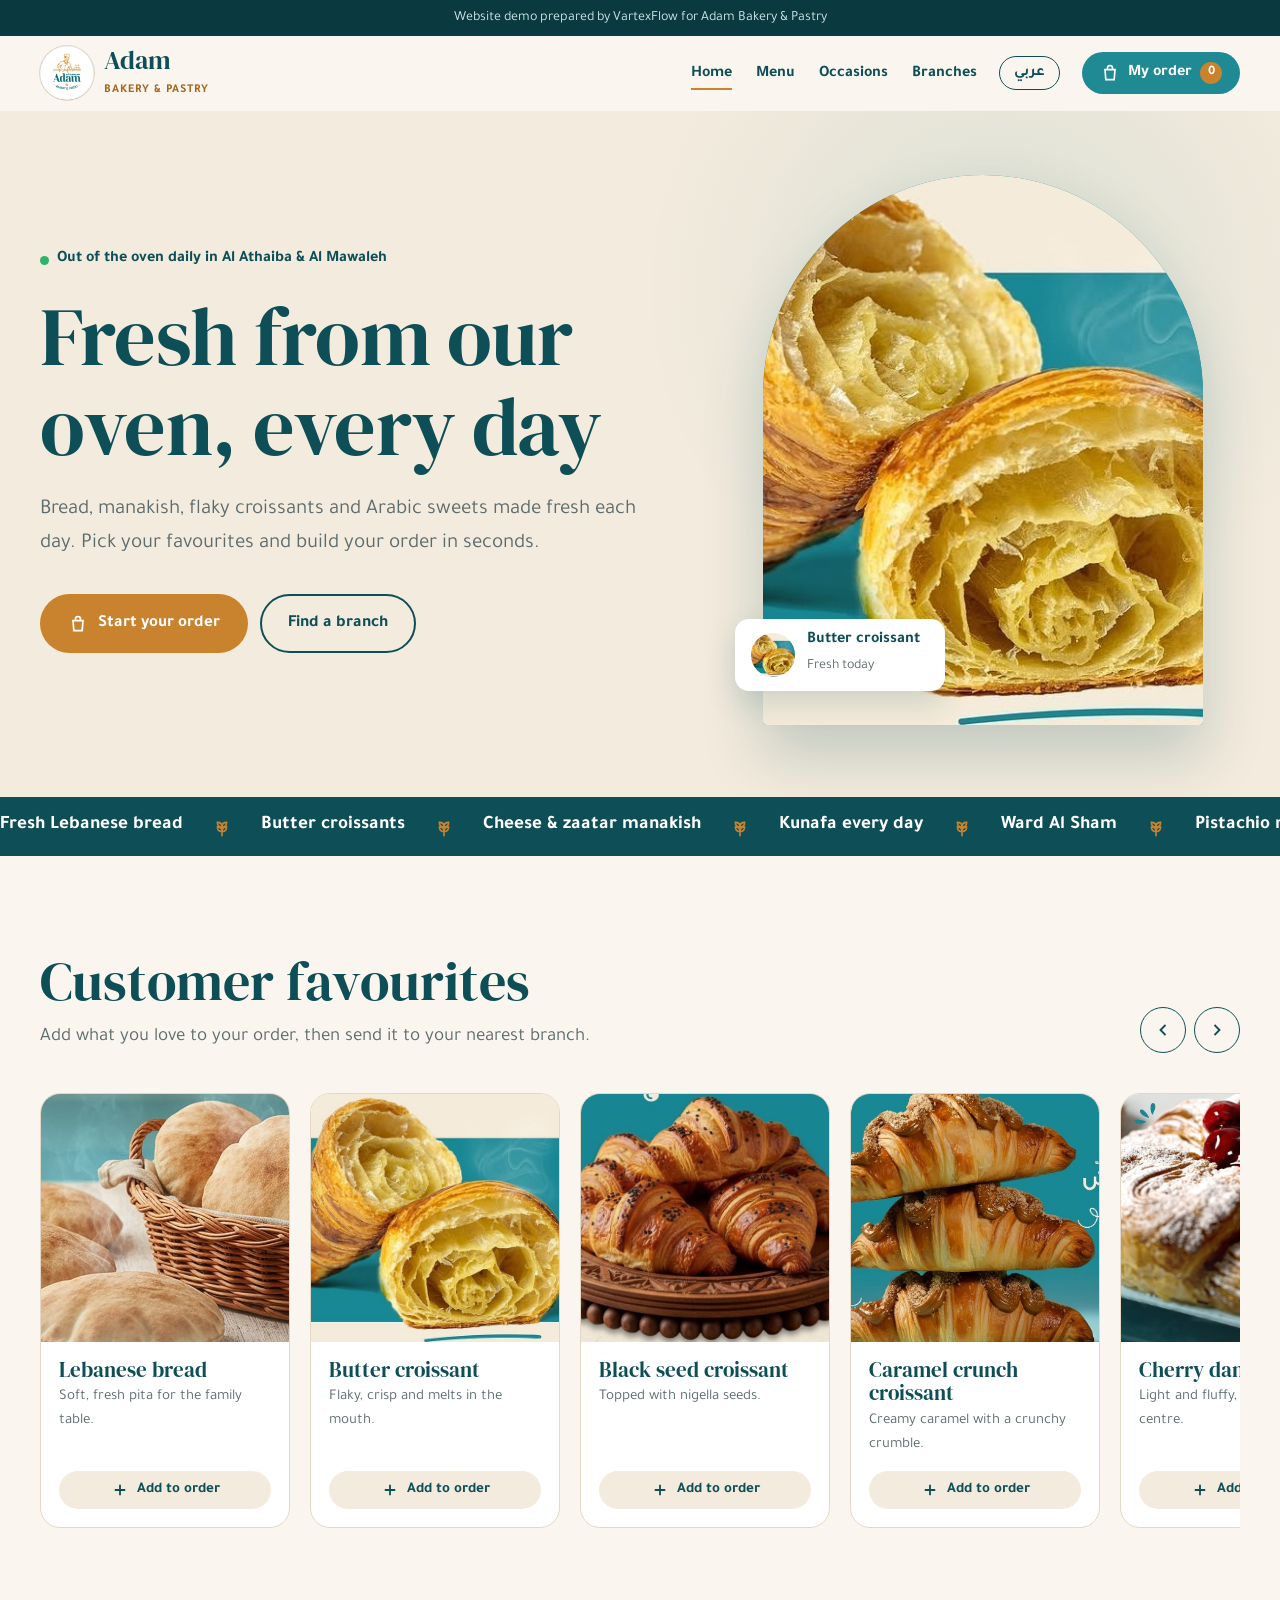
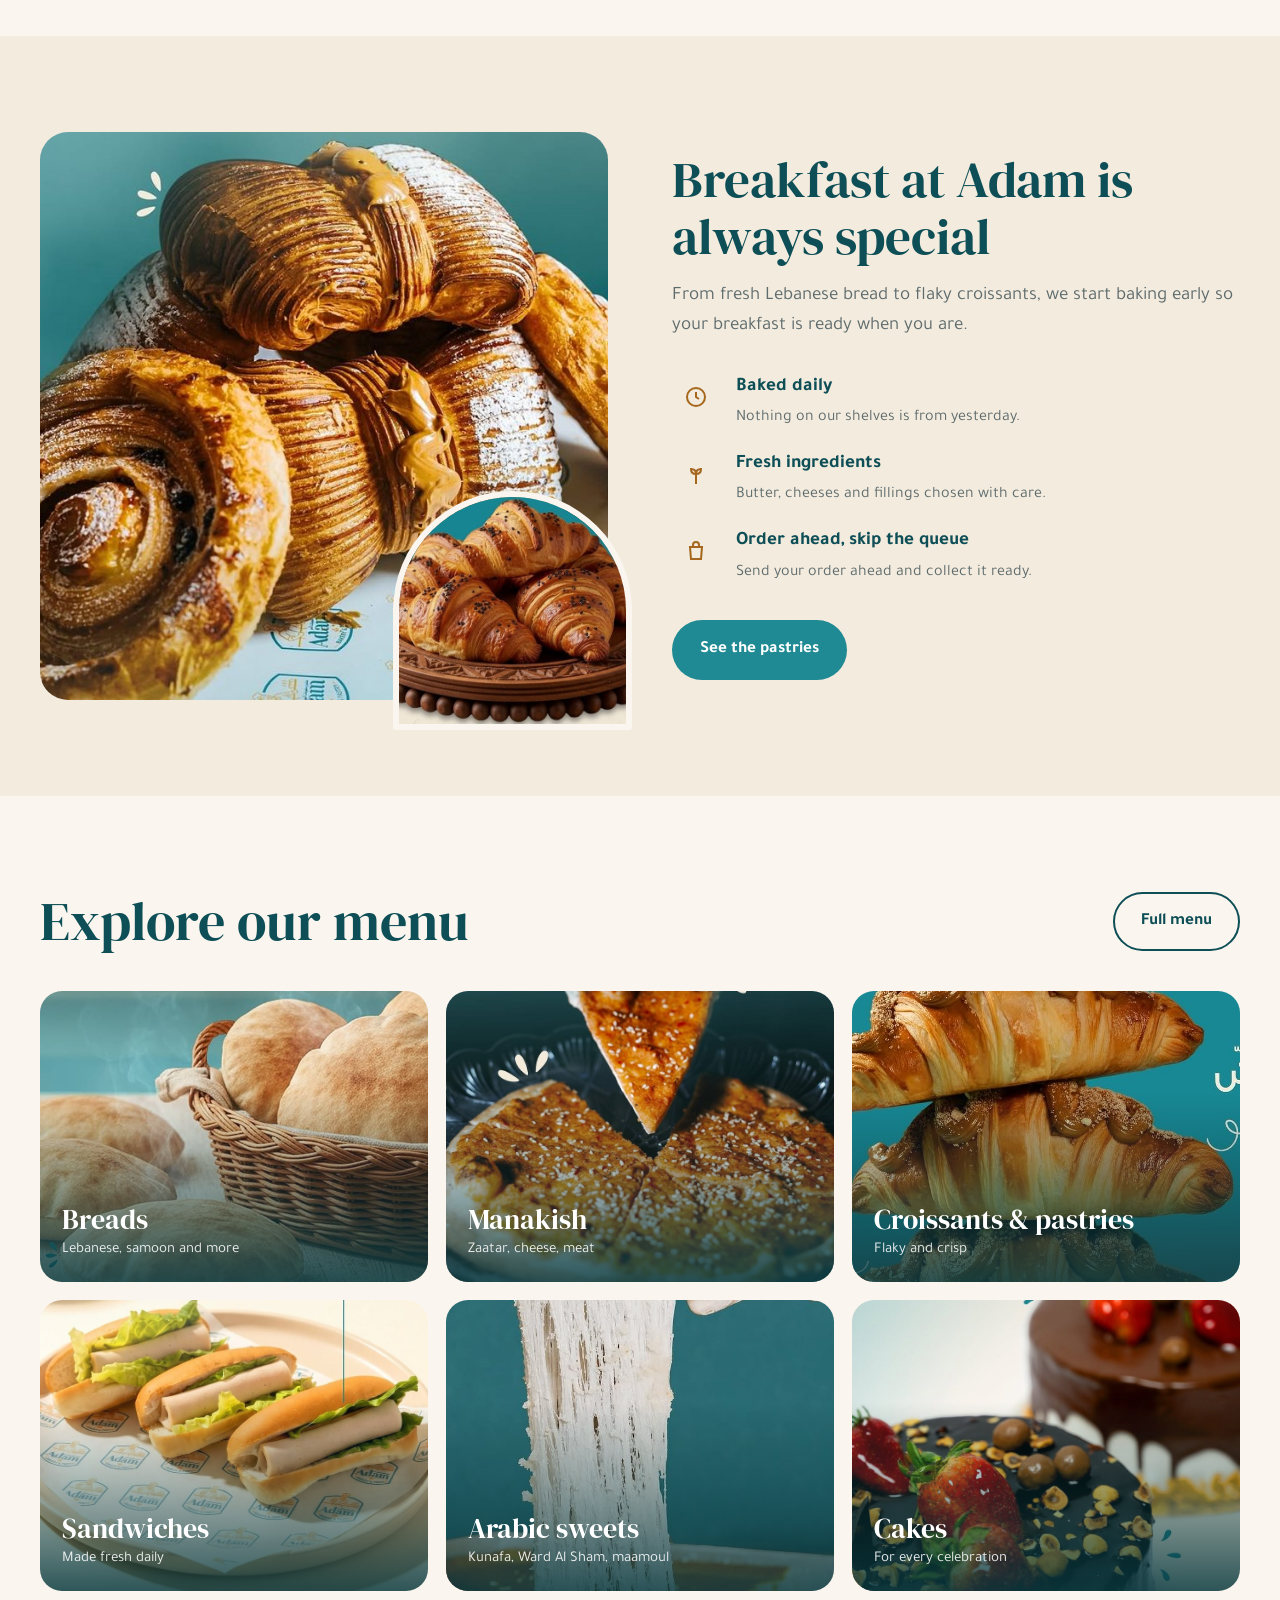
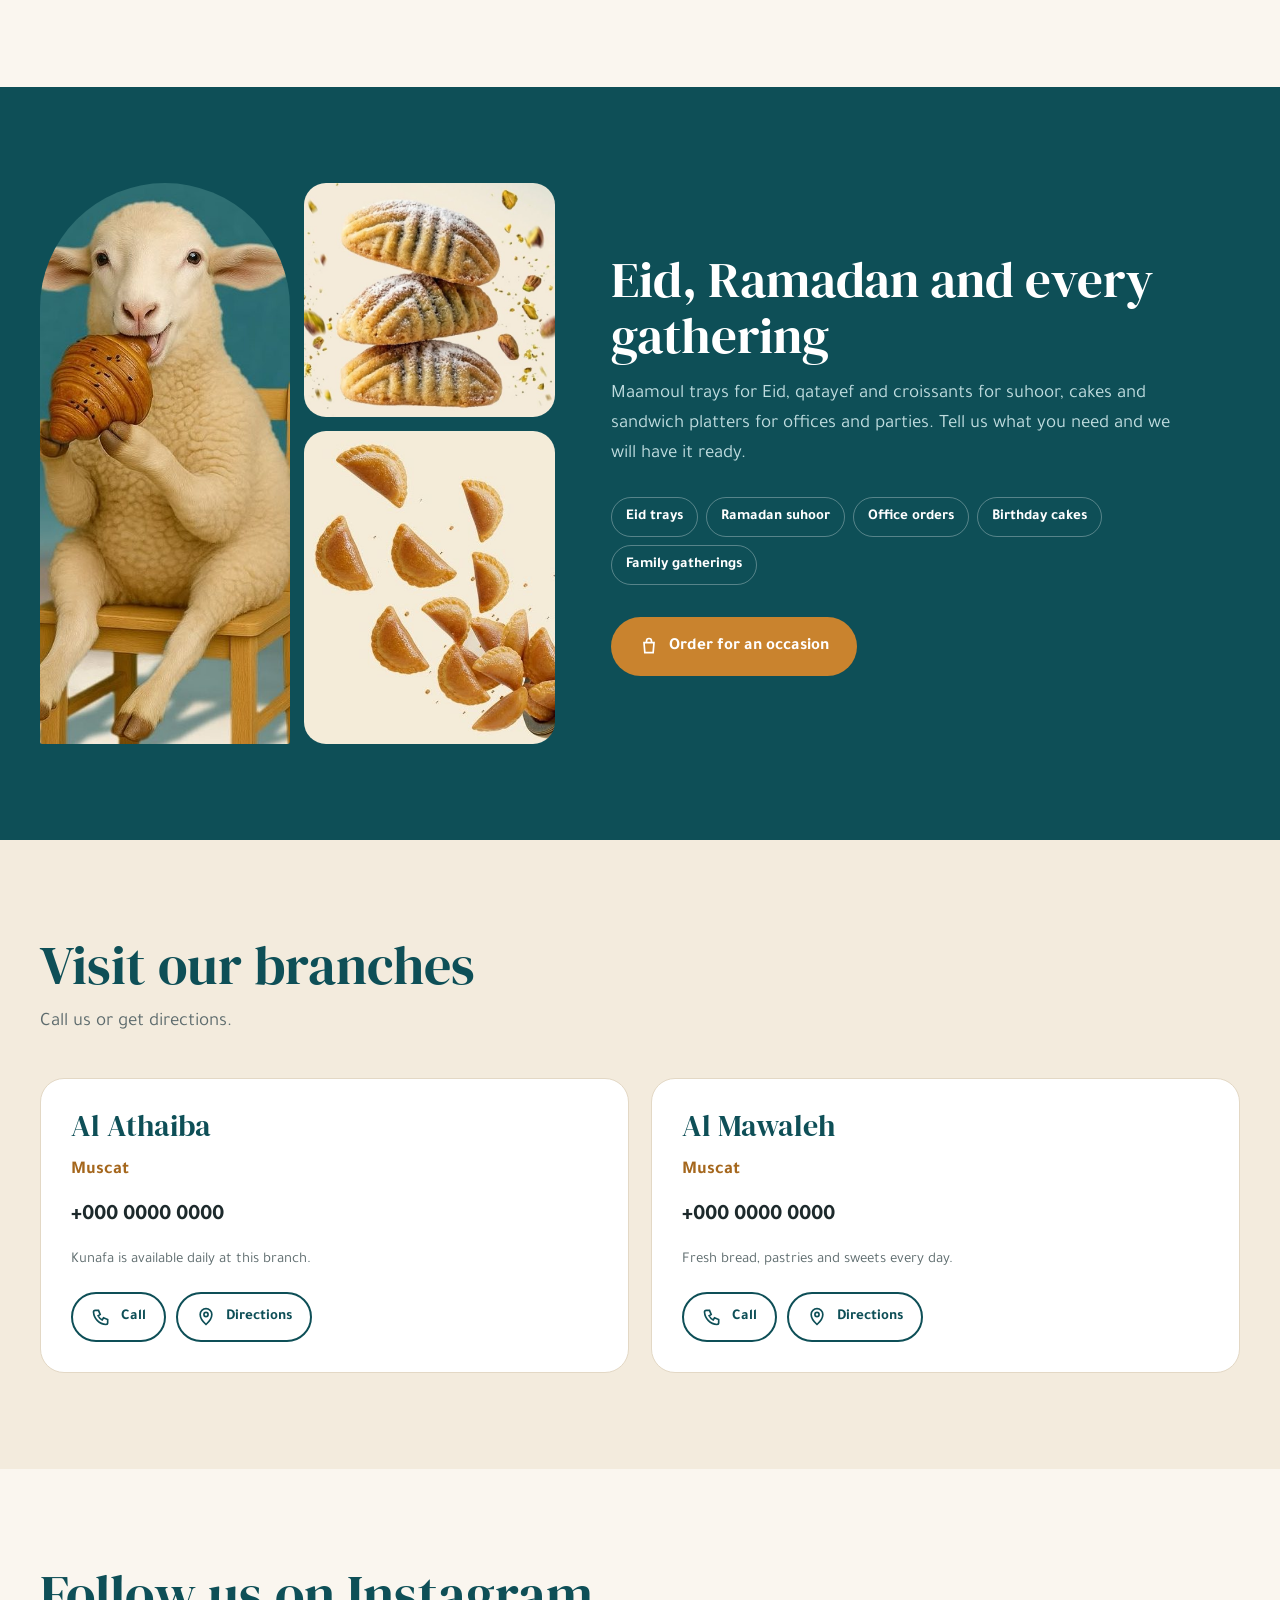
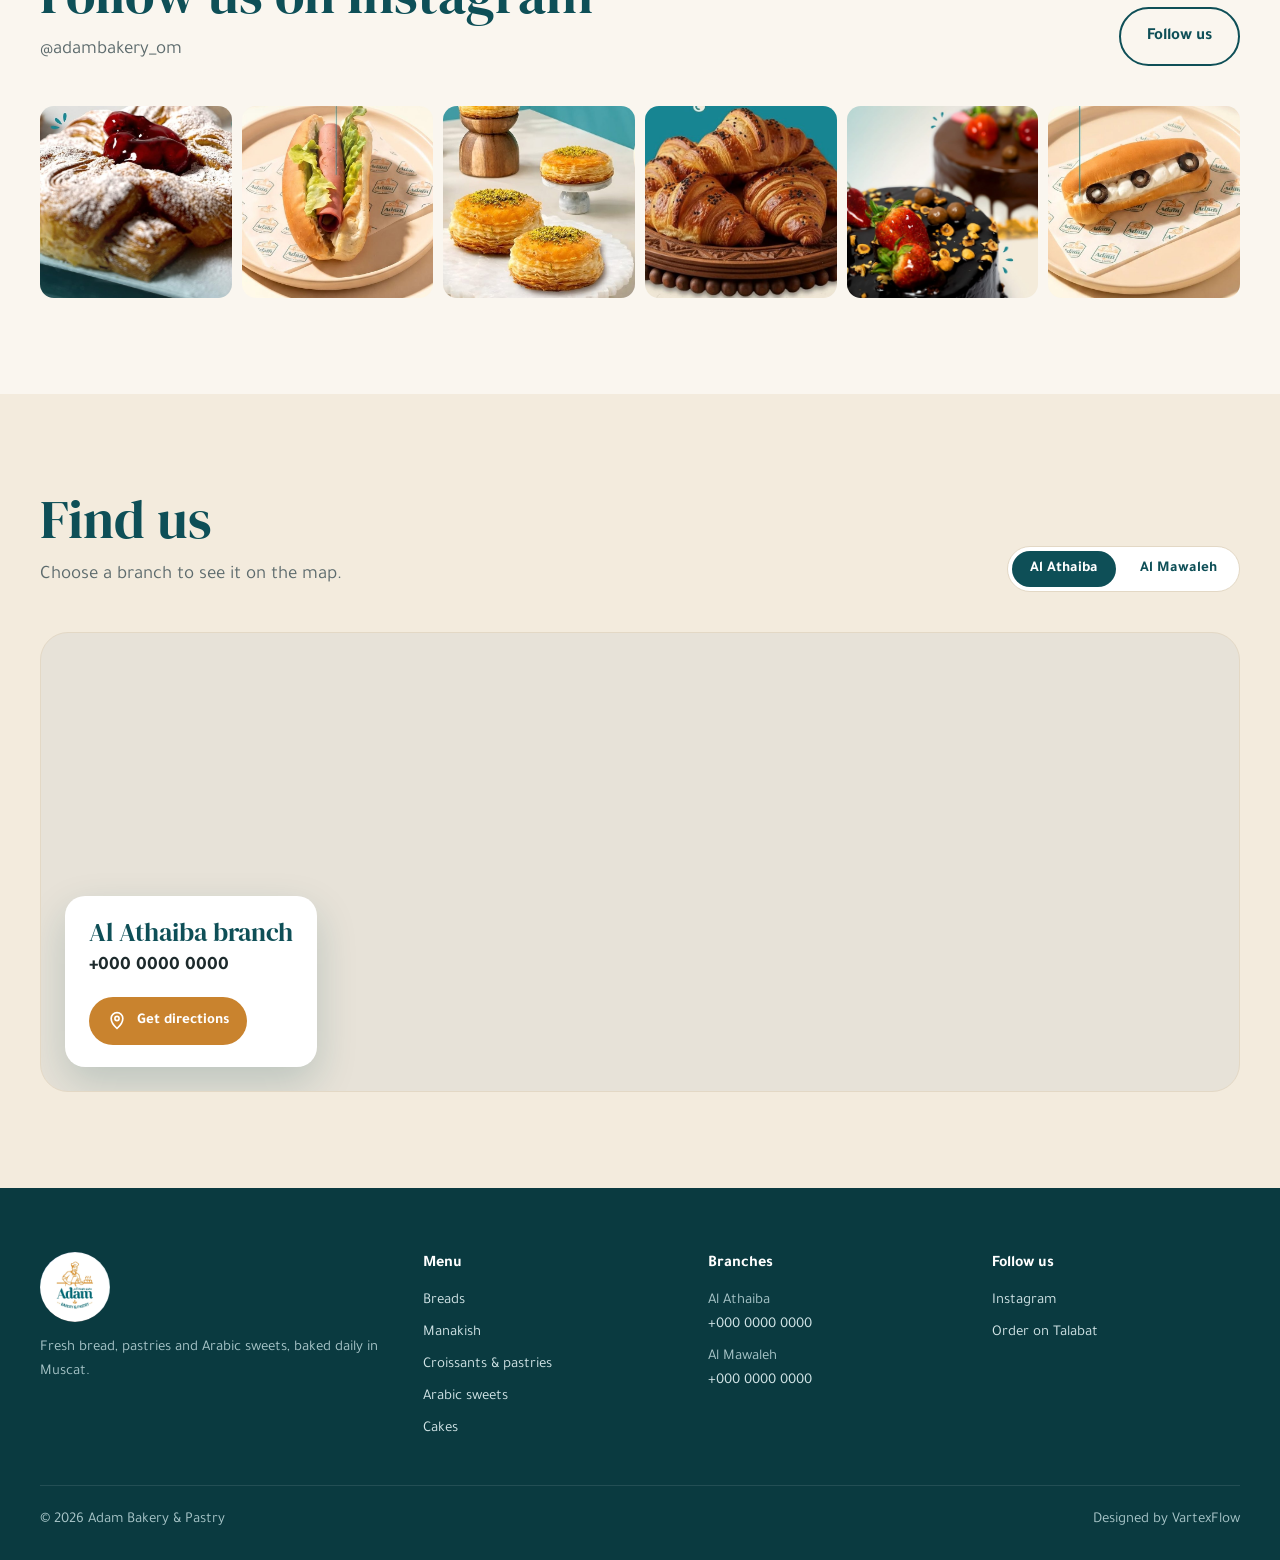
==== commit ff975d2b: "Remove external credit links; keep plain-text Designed by VartexFlow credit" ====
--- a/index.html
+++ b/index.html
@@ -14,7 +14,7 @@
 <link rel="stylesheet" href="assets/css/style.css">
 </head>
 <body data-title-ar="مخبز وحلويات آدم | خبز ومعجنات وحلويات طازجة في مسقط">
-<div class="demo" data-ar="نموذج موقع من إعداد &lt;a href=&quot;https://www.vartexflow.com&quot; target=&quot;_blank&quot; rel=&quot;noopener&quot;&gt;VartexFlow&lt;/a&gt; لمخبز وحلويات آدم">Website demo prepared by <a href="https://www.vartexflow.com" target="_blank" rel="noopener">VartexFlow</a> for Adam Bakery &amp; Pastry</div>
+<div class="demo" data-ar="نموذج موقع من إعداد VartexFlow لمخبز وحلويات آدم">Website demo prepared by VartexFlow for Adam Bakery &amp; Pastry</div>
 <header class="site-header">
   <div class="wrap nav">
     <a class="brand" href="index.html" aria-label="Adam Bakery &amp; Pastry" data-ar-label="مخبز وحلويات آدم">
@@ -256,7 +256,7 @@
     </div>
     <div class="fbottom">
       <span>&copy; <span data-year>2026</span> <span data-ar="مخبز وحلويات آدم">Adam Bakery &amp; Pastry</span></span>
-      <span><span data-ar="نموذج من">Demo by</span> <a href="https://www.vartexflow.com" target="_blank" rel="noopener">VartexFlow</a></span>
+      <span><span data-ar="تصميم">Designed by</span> VartexFlow</span>
     </div>
   </div>
 </footer>
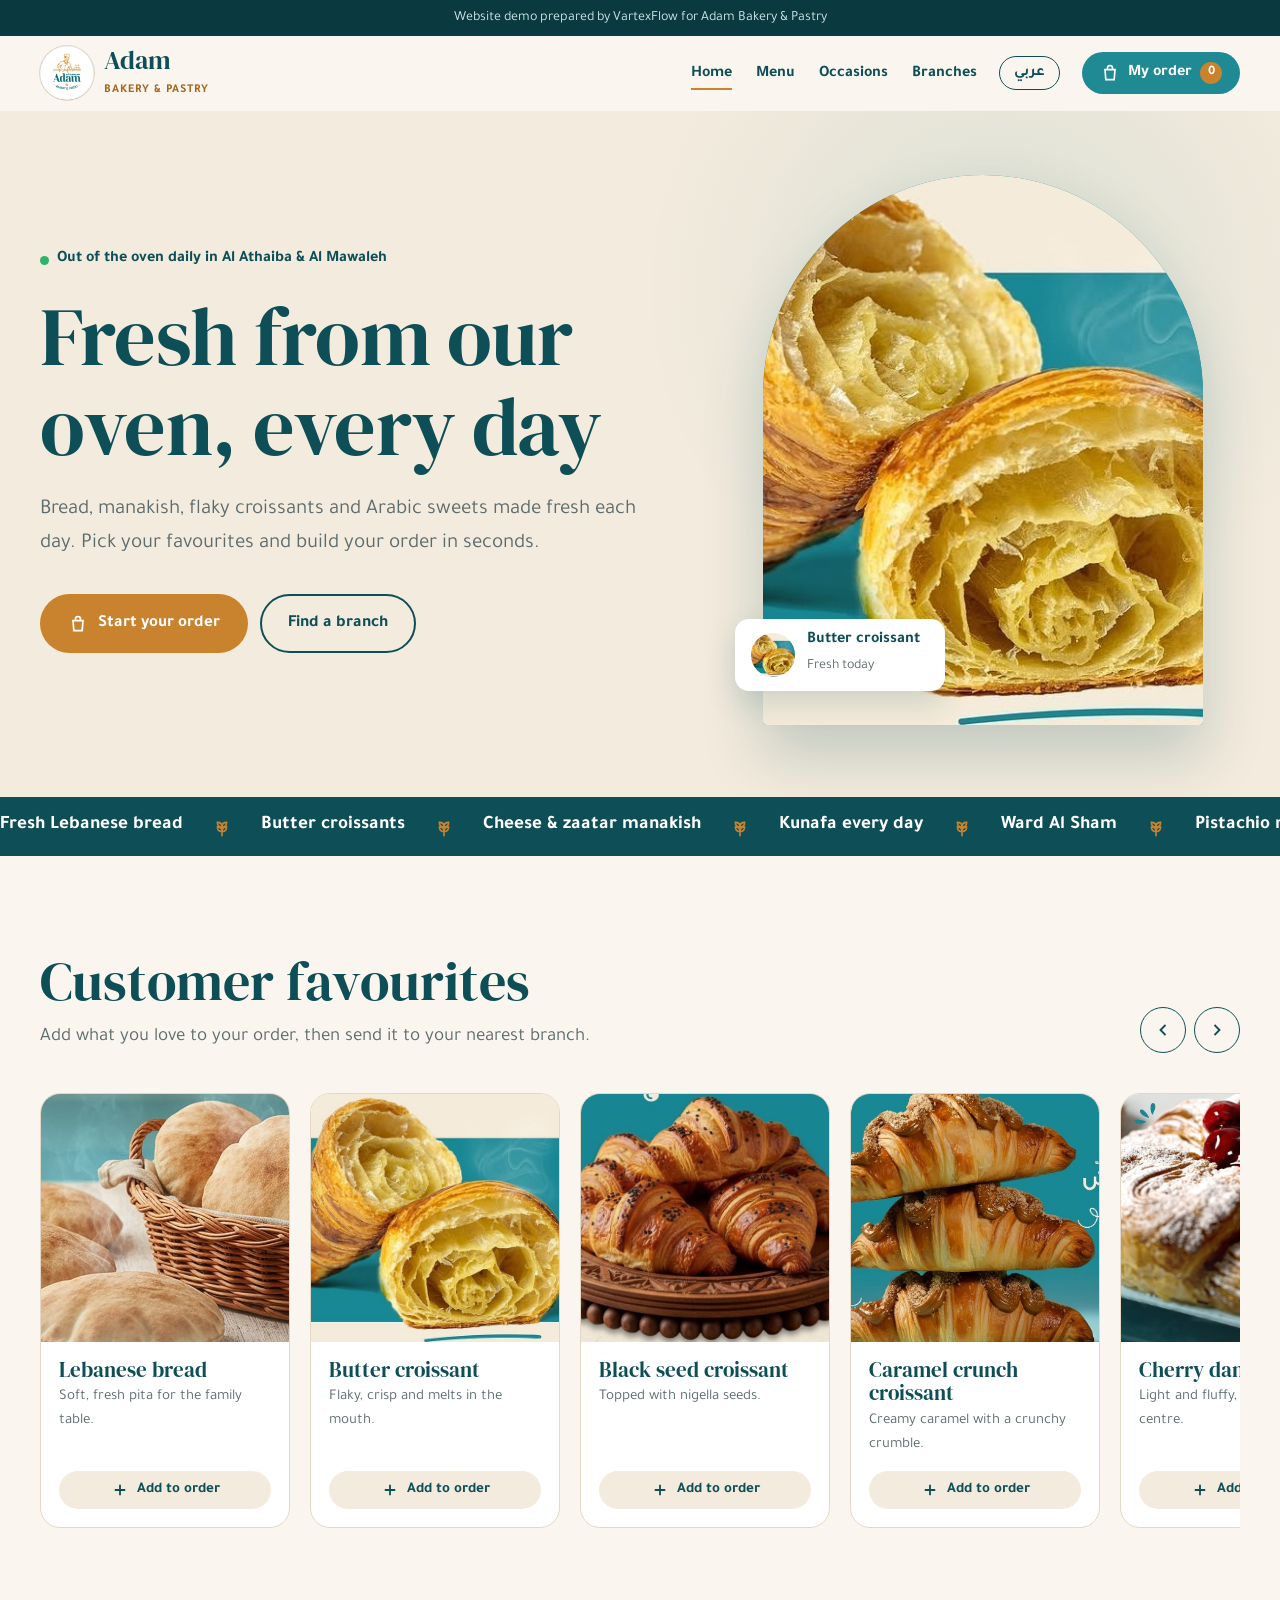
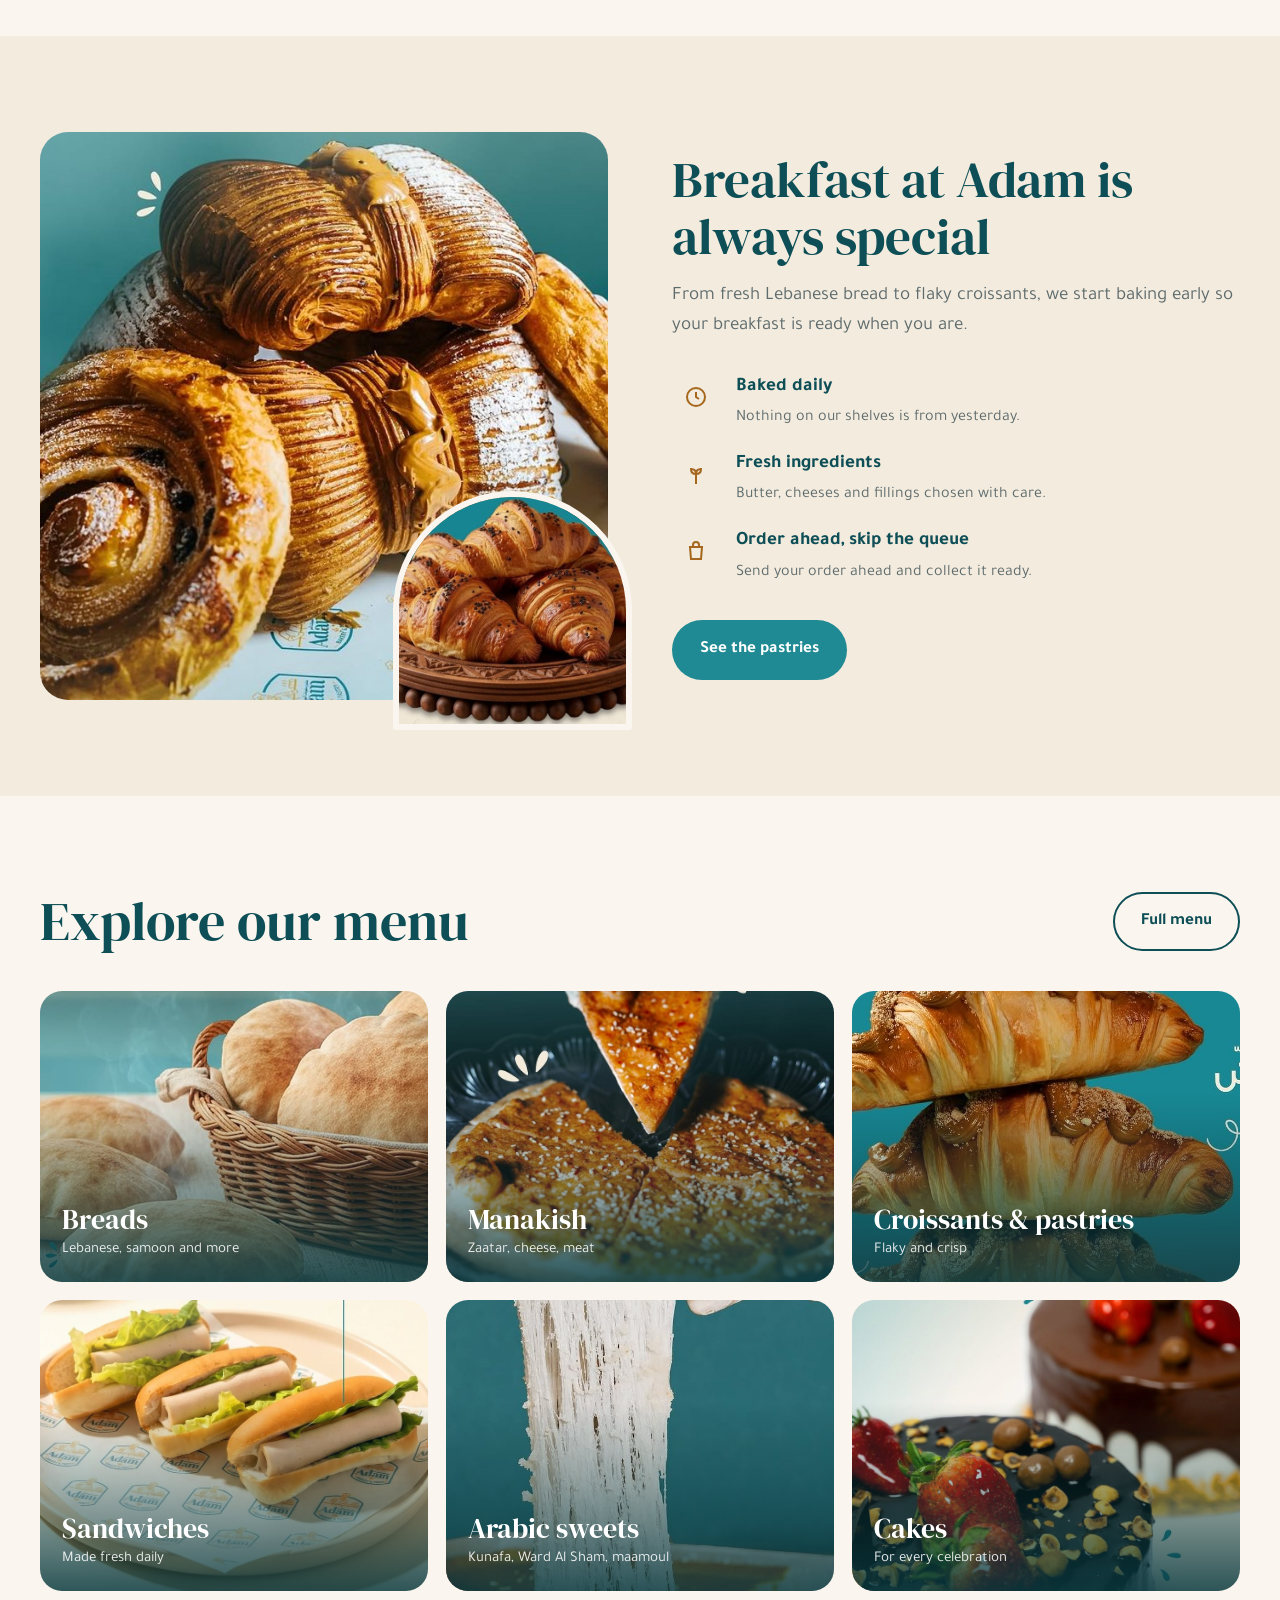
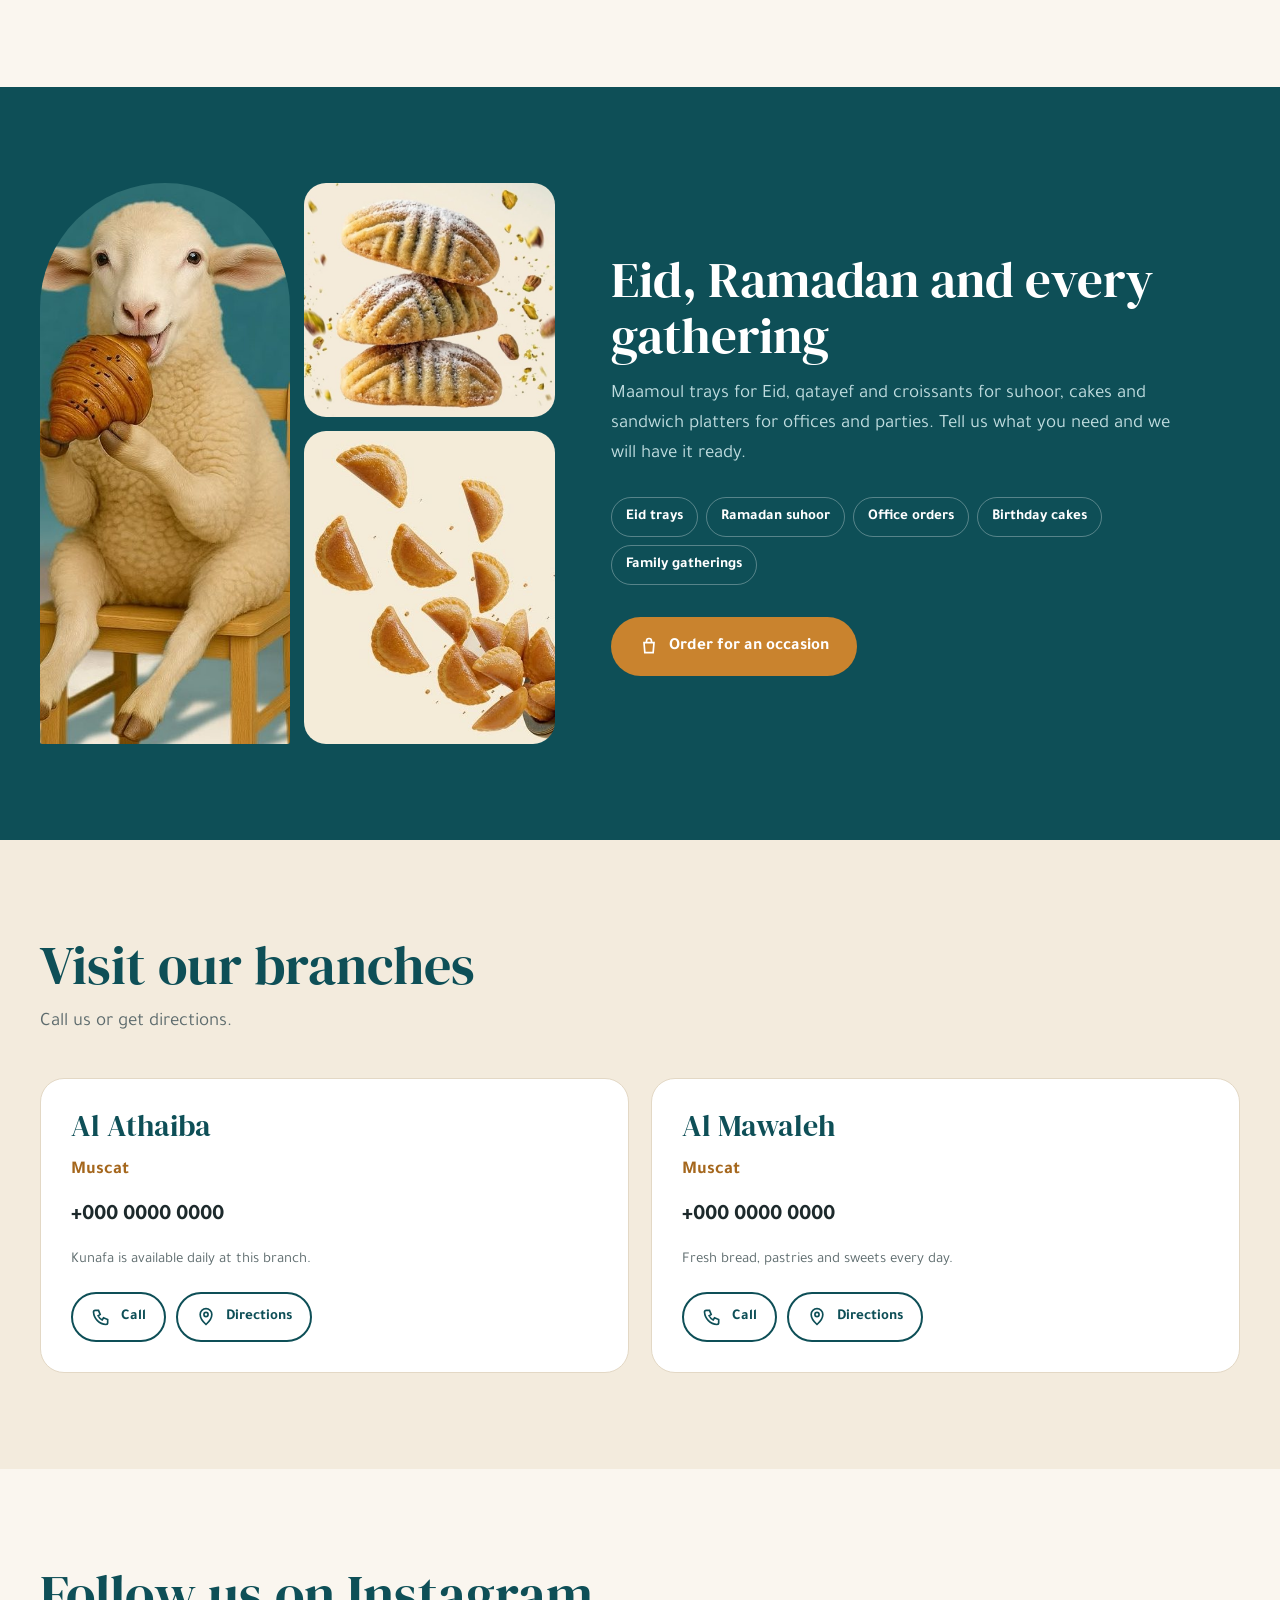
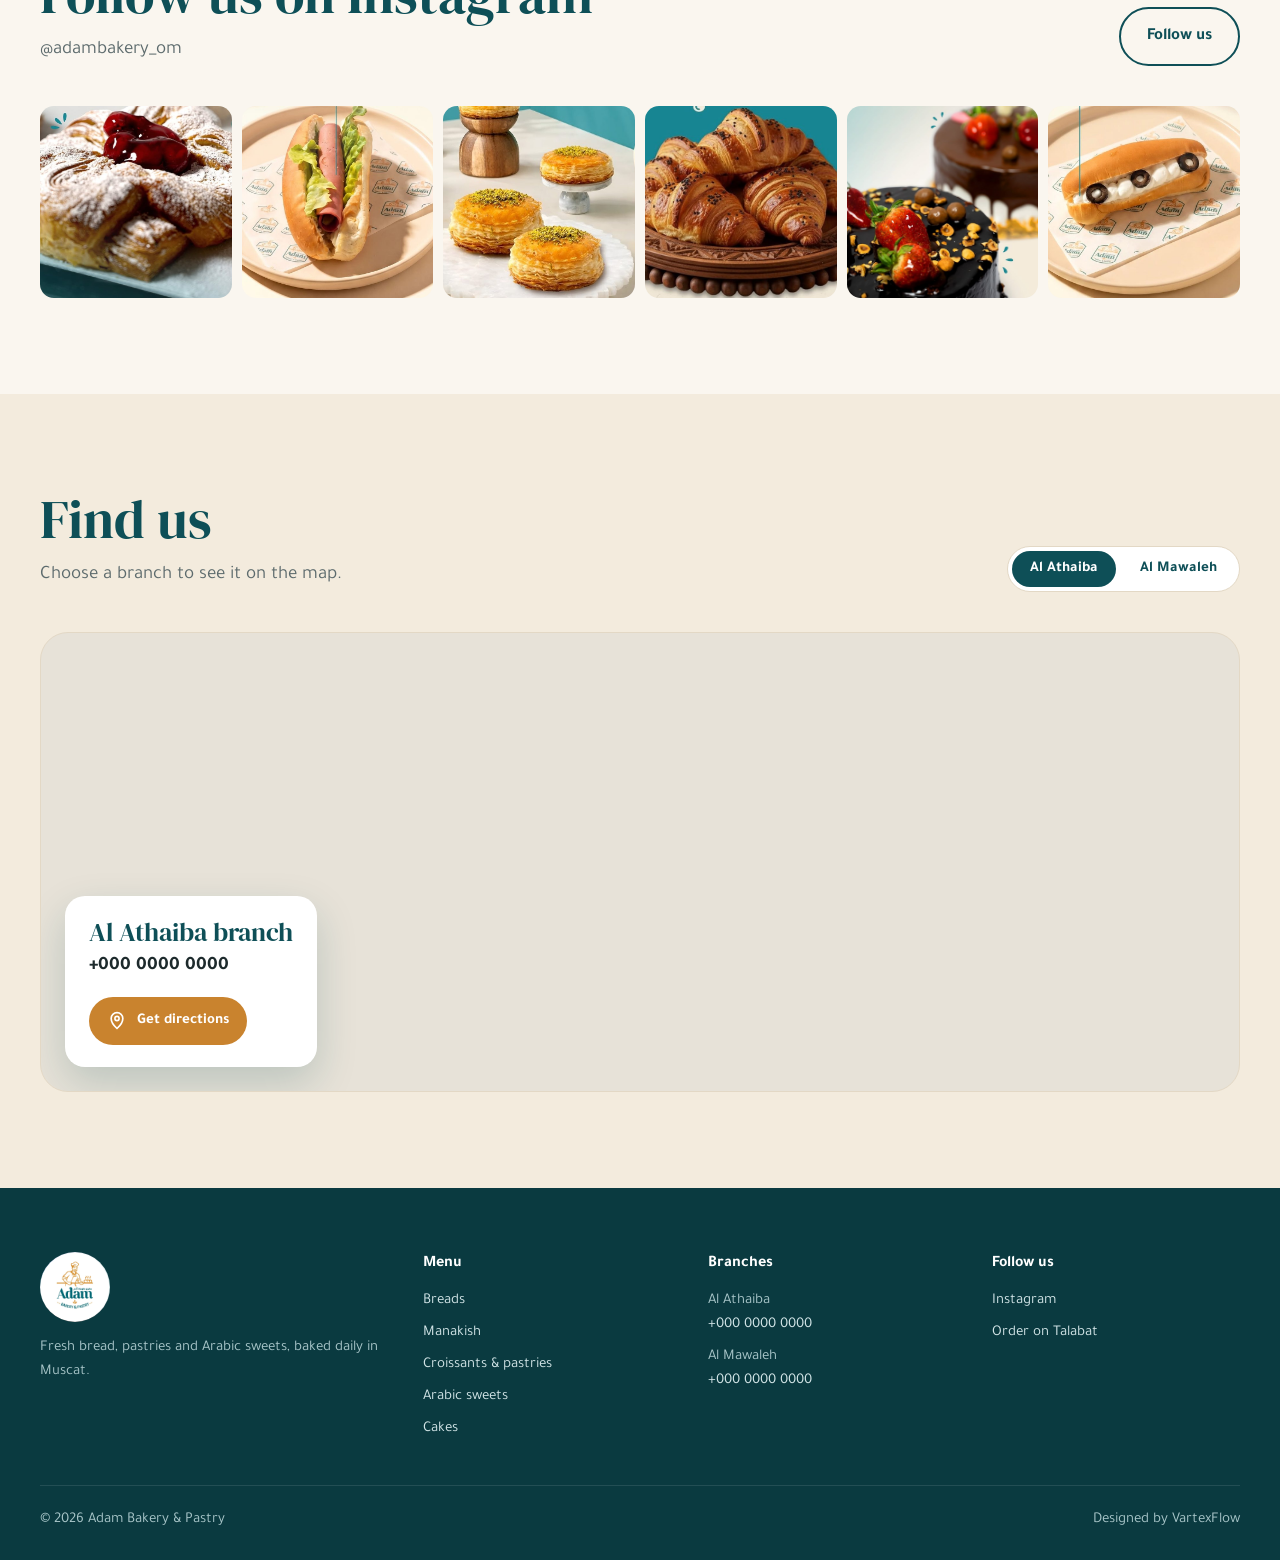
==== commit 206b9d49: "Fix social preview meta tags (og:url, canonical, og:image)" ====
--- a/index.html
+++ b/index.html
@@ -7,6 +7,15 @@
 <meta name="theme-color" content="#0E4F57">
 <title>Adam Bakery &amp; Pastry | Fresh bread, pastries &amp; Arabic sweets in Muscat</title>
 <meta name="description" content="Adam Bakery & Pastry in Al Athaiba and Al Mawaleh, Muscat: fresh bread, manakish, croissants, kunafa and cakes baked daily. Order online.">
+<link rel="canonical" href="https://shahinalambd.github.io/adam-bakery-website/">
+<meta property="og:type" content="website">
+<meta property="og:title" content="Adam Bakery &amp; Pastry | Fresh bread, pastries &amp; Arabic sweets in Muscat">
+<meta property="og:description" content="Adam Bakery & Pastry in Al Athaiba and Al Mawaleh, Muscat: fresh bread, manakish, croissants, kunafa and cakes baked daily. Order online.">
+<meta property="og:url" content="https://shahinalambd.github.io/adam-bakery-website/">
+<meta property="og:image" content="https://shahinalambd.github.io/adam-bakery-website/assets/img/og-image.png">
+<meta property="og:image:width" content="1200">
+<meta property="og:image:height" content="630">
+<meta name="twitter:card" content="summary_large_image">
 <link rel="icon" href="assets/img/logo.jpg">
 <link rel="preconnect" href="https://fonts.googleapis.com">
 <link rel="preconnect" href="https://fonts.gstatic.com" crossorigin>
